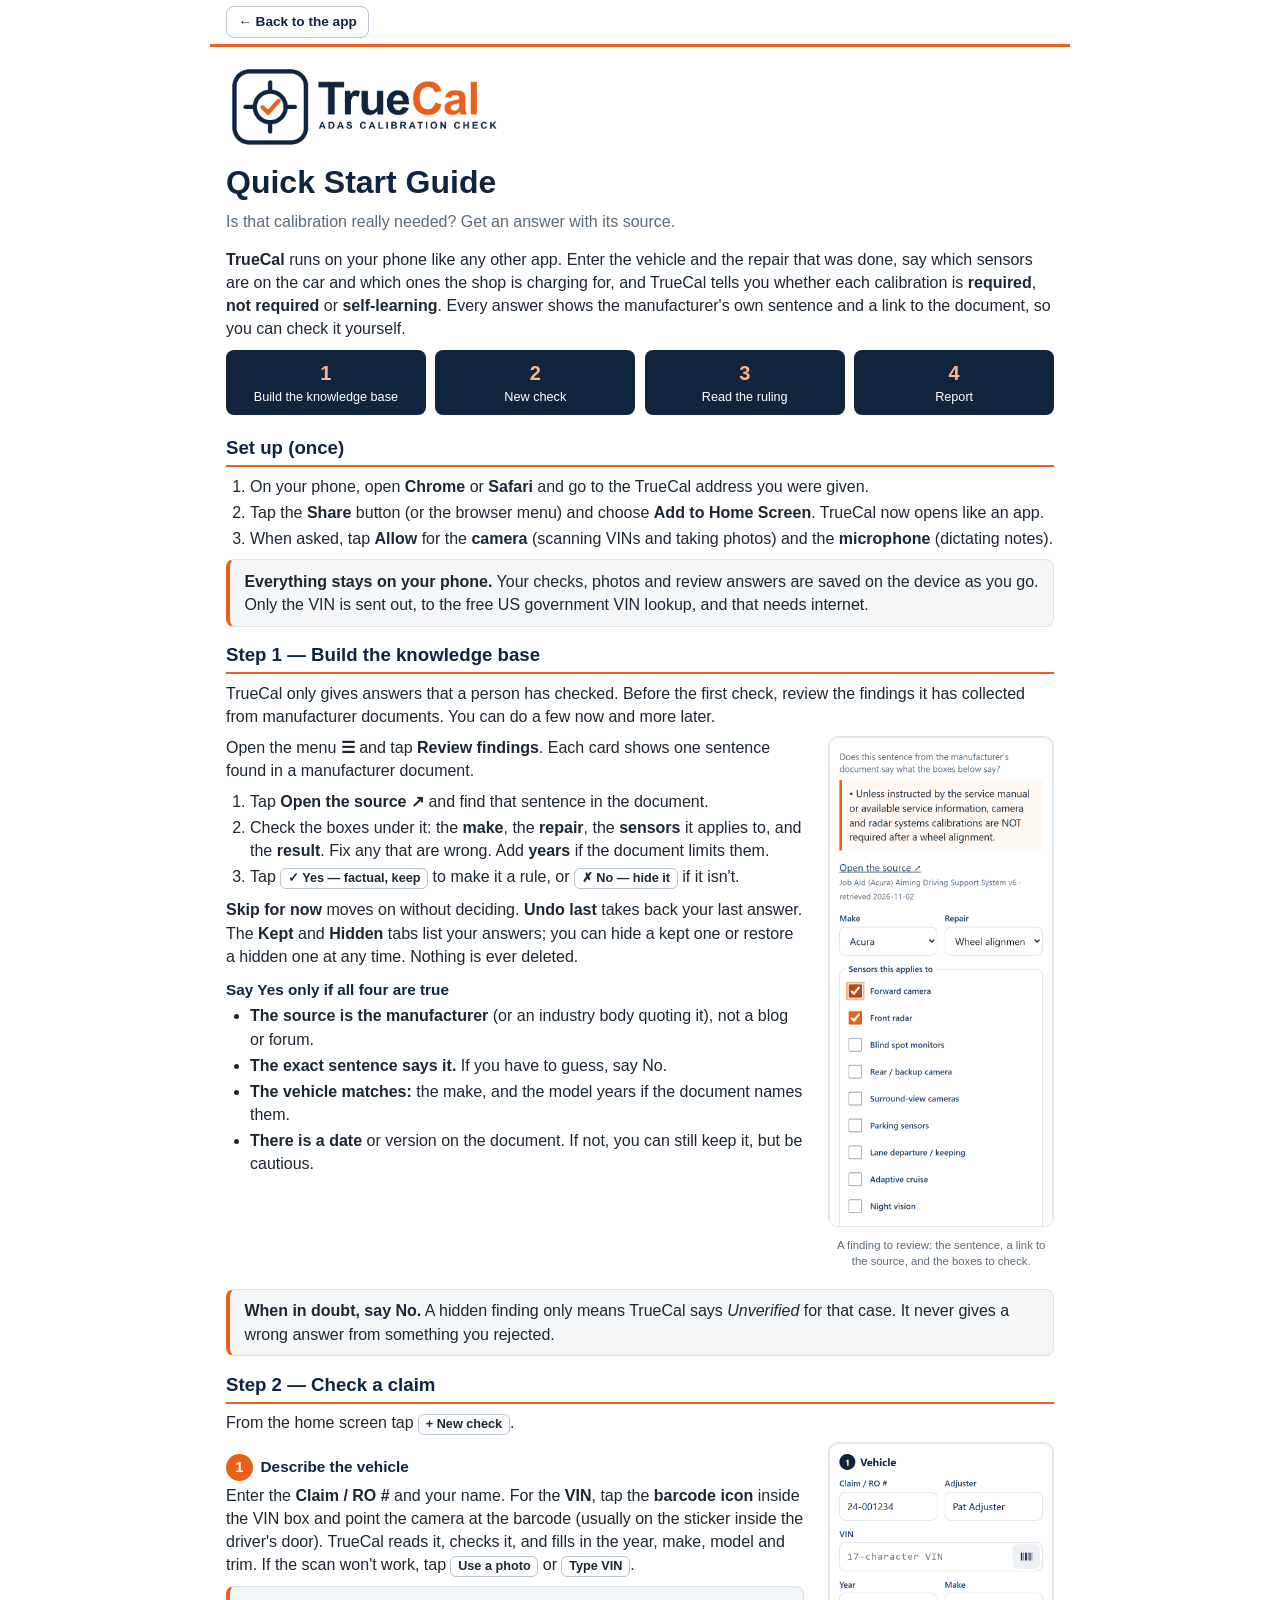
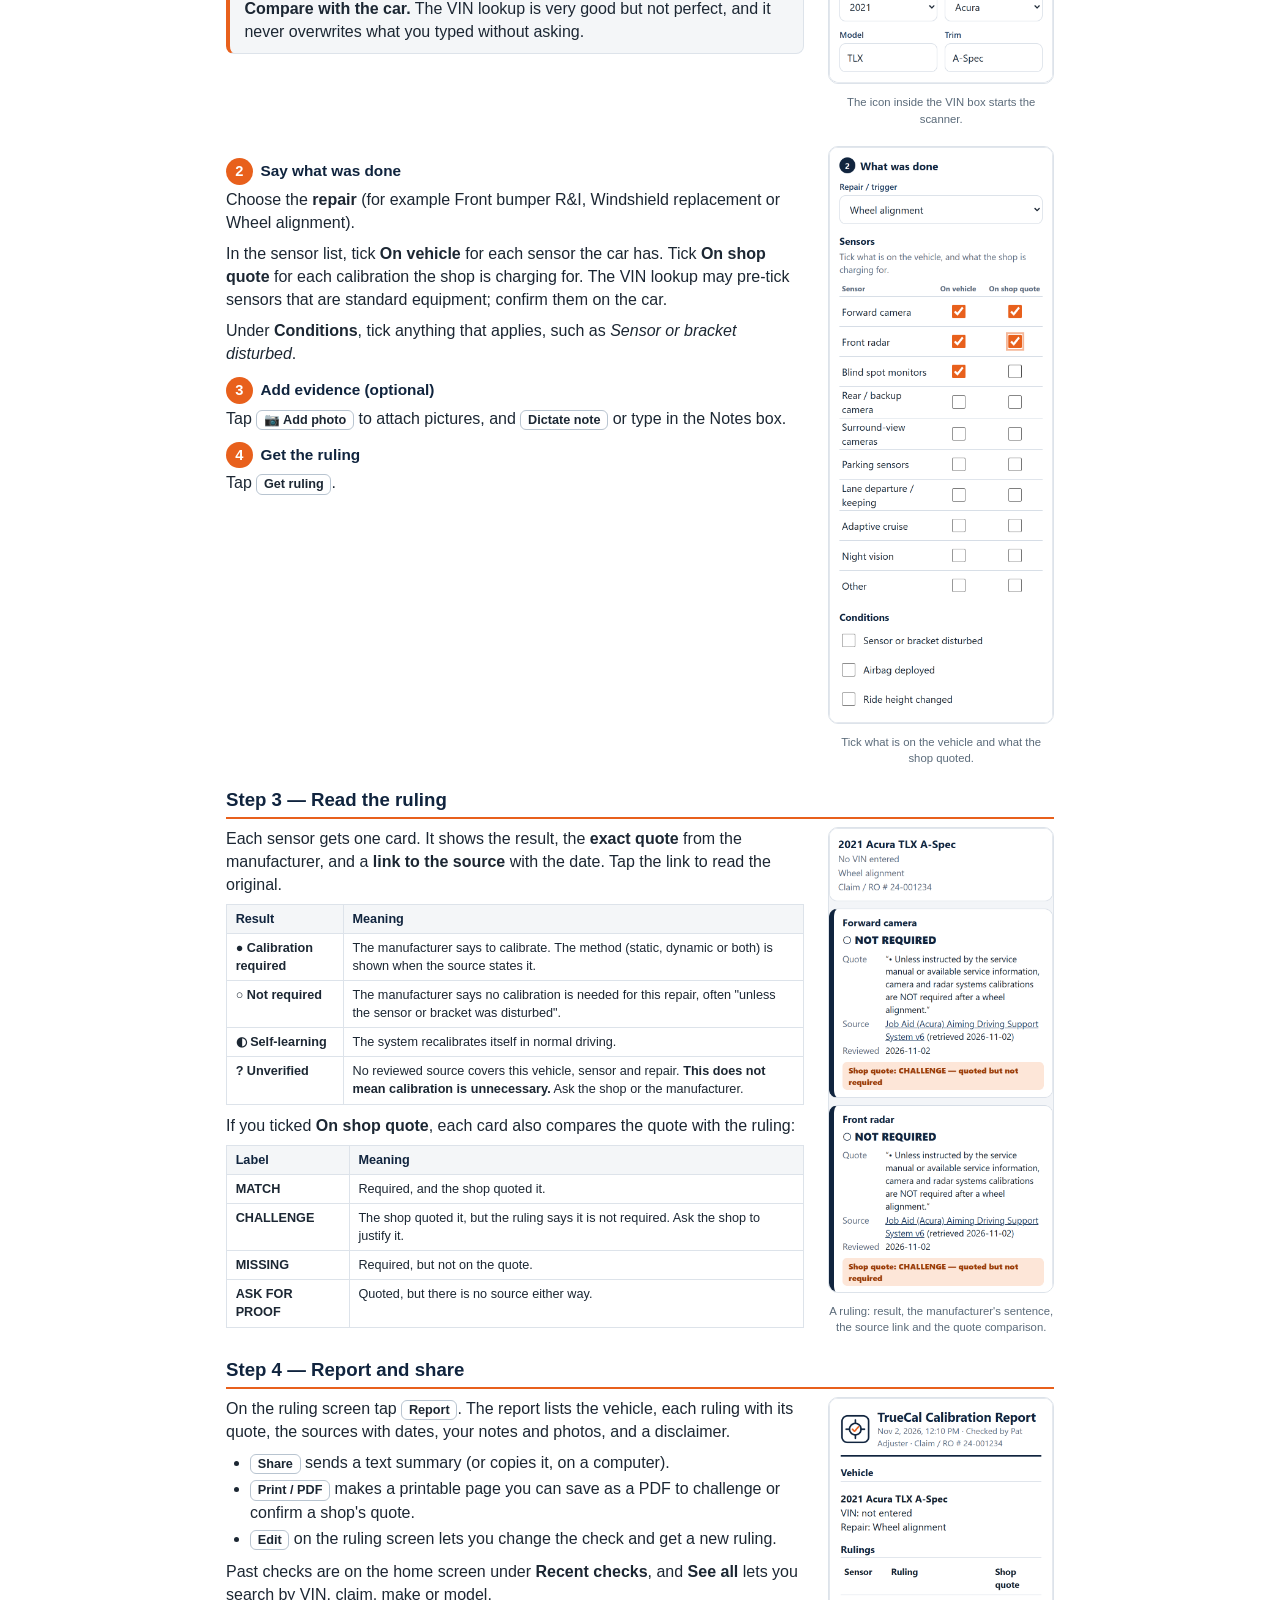
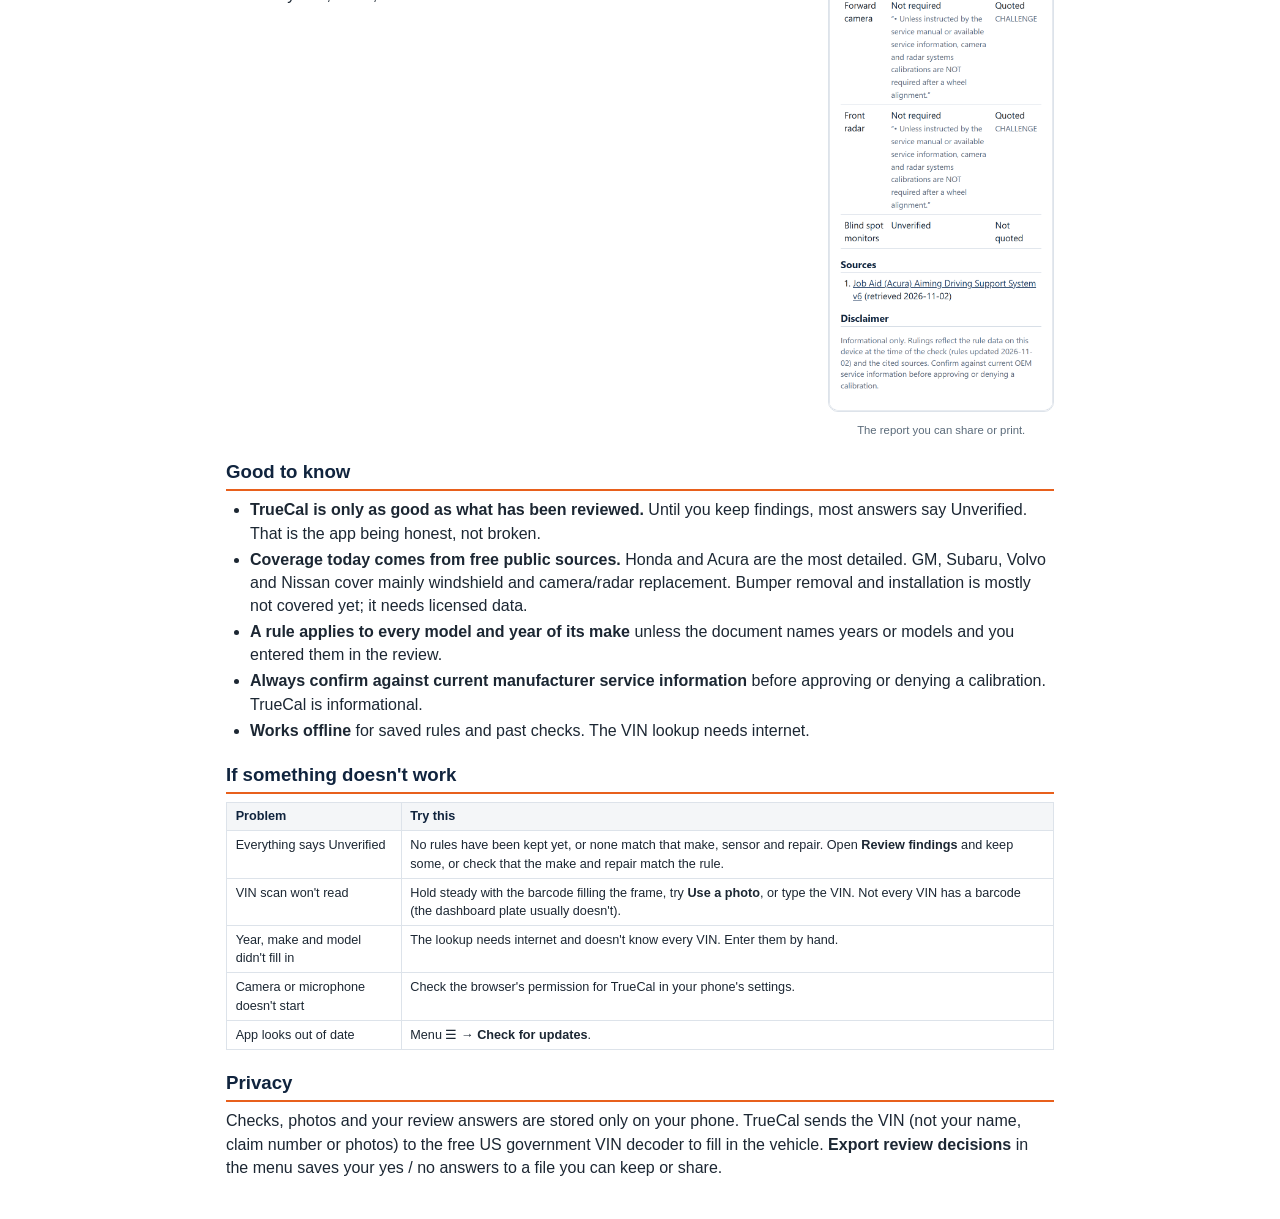
==== docs/user-guide.html @ 56189ed2 "TrueCal: ADAS calibration check PWA with VIN scan, review workflow and collector Co-authored-by: Cop" ====
<!doctype html>
<html lang="en">
<head>
<meta charset="UTF-8" />
<meta name="viewport" content="width=device-width, initial-scale=1" />
<title>TrueCal — Quick Start Guide</title>
<style>
  @page { size: Letter; margin: 0.6in 0.7in 0.7in; }
  :root { --navy: #10243e; --orange: #e8601c; --muted: #5b6b7a; --line: #dde3ea; --soft: #f4f6f8; }
  * { box-sizing: border-box; }
  body { font-family: "Segoe UI", -apple-system, Roboto, Arial, sans-serif; color: #1c2733; font-size: 10.5pt; line-height: 1.45; margin: 0; }
  h1 { font-size: 24pt; color: var(--navy); margin: 0.1in 0 0.05in; }
  h2 { font-size: 14pt; color: var(--navy); margin: 0 0 0.08in; padding-bottom: 0.04in; border-bottom: 2px solid var(--orange); break-after: avoid; }
  h3 { font-size: 11.5pt; color: var(--navy); margin: 0.12in 0 0.03in; break-after: avoid; }
  p { margin: 0 0 0.08in; }
  ul, ol { margin: 0.03in 0 0.1in; padding-left: 0.25in; }
  li { margin-bottom: 0.03in; }
  .cover { display: flex; align-items: center; gap: 0.25in; }
  .cover img { height: 0.9in; }
  .tagline { color: var(--muted); font-size: 12pt; margin: 0 0 0.15in; }
  .box { background: var(--soft); border: 1px solid var(--line); border-radius: 8px; padding: 0.1in 0.15in; margin: 0.1in 0 0.15in; }
  .box--tip { border-left: 4px solid var(--orange); }
  .box p:last-child, .box ul:last-child, .box ol:last-child { margin-bottom: 0; }
  .strip { display: flex; gap: 0.1in; margin: 0.1in 0 0.2in; }
  .strip div { flex: 1; background: var(--navy); color: #fff; border-radius: 8px; padding: 0.09in 0.1in; font-size: 9.5pt; text-align: center; }
  .strip b { display: block; font-size: 15pt; color: #ffb48a; }
  .step { display: flex; gap: 0.25in; align-items: flex-start; margin-bottom: 0.2in; break-inside: avoid; }
  .step__text { flex: 1; min-width: 0; }
  .step__img { width: 2.35in; flex: none; text-align: center; }
  .step__img img { width: 100%; border: 1px solid var(--line); border-radius: 10px; }
  .step__img figcaption { font-size: 8.5pt; color: var(--muted); margin-top: 0.04in; }
  figure { margin: 0; }
  .num { display: inline-block; width: 0.28in; height: 0.28in; line-height: 0.28in; text-align: center; border-radius: 50%; background: var(--orange); color: #fff; font-weight: 700; margin-right: 0.08in; font-size: 11pt; }
  .btn { display: inline-block; border: 1px solid #b8c4d0; border-radius: 6px; padding: 0 0.07in; background: #fff; font-weight: 600; font-size: 9.5pt; white-space: nowrap; }
  table { border-collapse: collapse; width: 100%; font-size: 9.5pt; margin-bottom: 0.1in; }
  th, td { border: 1px solid var(--line); padding: 0.05in 0.09in; text-align: left; vertical-align: top; }
  th { background: var(--soft); color: var(--navy); }
  tr { break-inside: avoid; }
  .pagebreak { break-before: page; }
  .small { font-size: 9pt; color: var(--muted); }

  .appbar { display: none; }
  @media screen {
    body { max-width: 860px; margin: 0 auto; padding: 0 1rem 2rem; font-size: 16px; }
    .appbar { display: flex; position: sticky; top: 0; z-index: 5; background: #fff; border-bottom: 3px solid var(--orange); margin: 0 -1rem 1rem; padding: 0.4rem 1rem; }
    .appbar a { display: inline-block; font-size: 0.85rem; font-weight: 600; color: var(--navy); background: #fff; border: 1px solid #b8c4d0; border-radius: 8px; padding: 0.3rem 0.7rem; text-decoration: none; }
    .pagebreak { break-before: auto; }
  }
  @media screen and (max-width: 640px) {
    .step { flex-direction: column; }
    .step__img { width: 70%; align-self: center; }
    .strip { flex-wrap: wrap; }
    .strip div { flex: 1 1 30%; }
    td, th { padding: 0.4rem; }
    h1 { font-size: 1.7rem; }
  }
  @media print { .appbar { display: none; } }
</style>
</head>
<body>

<nav class="appbar"><a href="../index.html">← Back to the app</a></nav>

<div class="cover">
  <img src="../icons/logo-full.png" alt="TrueCal" />
</div>
<h1>Quick Start Guide</h1>
<p class="tagline">Is that calibration really needed? Get an answer with its source.</p>

<p><b>TrueCal</b> runs on your phone like any other app. Enter the vehicle and the repair that was done, say which sensors are on the car and which ones the shop is charging for, and TrueCal tells you whether each calibration is <b>required</b>, <b>not required</b> or <b>self-learning</b>. Every answer shows the manufacturer's own sentence and a link to the document, so you can check it yourself.</p>

<div class="strip">
  <div><b>1</b>Build the knowledge base</div>
  <div><b>2</b>New check</div>
  <div><b>3</b>Read the ruling</div>
  <div><b>4</b>Report</div>
</div>

<h2>Set up (once)</h2>
<ol>
  <li>On your phone, open <b>Chrome</b> or <b>Safari</b> and go to the TrueCal address you were given.</li>
  <li>Tap the <b>Share</b> button (or the browser menu) and choose <b>Add to Home Screen</b>. TrueCal now opens like an app.</li>
  <li>When asked, tap <b>Allow</b> for the <b>camera</b> (scanning VINs and taking photos) and the <b>microphone</b> (dictating notes).</li>
</ol>
<div class="box box--tip"><p><b>Everything stays on your phone.</b> Your checks, photos and review answers are saved on the device as you go. Only the VIN is sent out, to the free US government VIN lookup, and that needs internet.</p></div>

<h2 class="pagebreak">Step 1 — Build the knowledge base</h2>
<p>TrueCal only gives answers that a person has checked. Before the first check, review the findings it has collected from manufacturer documents. You can do a few now and more later.</p>

<div class="step">
  <div class="step__text">
    <p>Open the menu <b>☰</b> and tap <b>Review findings</b>. Each card shows one sentence found in a manufacturer document.</p>
    <ol>
      <li>Tap <b>Open the source ↗</b> and find that sentence in the document.</li>
      <li>Check the boxes under it: the <b>make</b>, the <b>repair</b>, the <b>sensors</b> it applies to, and the <b>result</b>. Fix any that are wrong. Add <b>years</b> if the document limits them.</li>
      <li>Tap <span class="btn">✓ Yes — factual, keep</span> to make it a rule, or <span class="btn">✗ No — hide it</span> if it isn't.</li>
    </ol>
    <p><b>Skip for now</b> moves on without deciding. <b>Undo last</b> takes back your last answer. The <b>Kept</b> and <b>Hidden</b> tabs list your answers; you can hide a kept one or restore a hidden one at any time. Nothing is ever deleted.</p>
    <h3>Say Yes only if all four are true</h3>
    <ul>
      <li><b>The source is the manufacturer</b> (or an industry body quoting it), not a blog or forum.</li>
      <li><b>The exact sentence says it.</b> If you have to guess, say No.</li>
      <li><b>The vehicle matches:</b> the make, and the model years if the document names them.</li>
      <li><b>There is a date</b> or version on the document. If not, you can still keep it, but be cautious.</li>
    </ul>
  </div>
  <figure class="step__img">
    <img src="guide-img/03-review-card.png" alt="A review card showing a quote, source link and the boxes to check" />
    <figcaption>A finding to review: the sentence, a link to the source, and the boxes to check.</figcaption>
  </figure>
</div>

<div class="box box--tip"><p><b>When in doubt, say No.</b> A hidden finding only means TrueCal says <i>Unverified</i> for that case. It never gives a wrong answer from something you rejected.</p></div>

<h2 class="pagebreak">Step 2 — Check a claim</h2>
<p>From the home screen tap <span class="btn">+ New check</span>.</p>

<div class="step">
  <div class="step__text">
    <h3><span class="num">1</span>Describe the vehicle</h3>
    <p>Enter the <b>Claim / RO #</b> and your name. For the <b>VIN</b>, tap the <b>barcode icon</b> inside the VIN box and point the camera at the barcode (usually on the sticker inside the driver's door). TrueCal reads it, checks it, and fills in the year, make, model and trim. If the scan won't work, tap <span class="btn">Use a photo</span> or <span class="btn">Type VIN</span>.</p>
    <div class="box box--tip"><p><b>Compare with the car.</b> The VIN lookup is very good but not perfect, and it never overwrites what you typed without asking.</p></div>
  </div>
  <figure class="step__img">
    <img src="guide-img/02-vehicle.png" alt="The vehicle card with the VIN scan icon inside the VIN box" />
    <figcaption>The icon inside the VIN box starts the scanner.</figcaption>
  </figure>
</div>

<div class="step">
  <div class="step__text">
    <h3><span class="num">2</span>Say what was done</h3>
    <p>Choose the <b>repair</b> (for example Front bumper R&amp;I, Windshield replacement or Wheel alignment).</p>
    <p>In the sensor list, tick <b>On vehicle</b> for each sensor the car has. Tick <b>On shop quote</b> for each calibration the shop is charging for. The VIN lookup may pre-tick sensors that are standard equipment; confirm them on the car.</p>
    <p>Under <b>Conditions</b>, tick anything that applies, such as <i>Sensor or bracket disturbed</i>.</p>
    <h3><span class="num">3</span>Add evidence (optional)</h3>
    <p>Tap <span class="btn">📷 Add photo</span> to attach pictures, and <span class="btn">Dictate note</span> or type in the Notes box.</p>
    <h3><span class="num">4</span>Get the ruling</h3>
    <p>Tap <span class="btn">Get ruling</span>.</p>
  </div>
  <figure class="step__img">
    <img src="guide-img/04-sensors.png" alt="The repair, sensors and conditions card" />
    <figcaption>Tick what is on the vehicle and what the shop quoted.</figcaption>
  </figure>
</div>

<h2 class="pagebreak">Step 3 — Read the ruling</h2>

<div class="step">
  <div class="step__text">
    <p>Each sensor gets one card. It shows the result, the <b>exact quote</b> from the manufacturer, and a <b>link to the source</b> with the date. Tap the link to read the original.</p>
    <table>
      <tr><th>Result</th><th>Meaning</th></tr>
      <tr><td><b>● Calibration required</b></td><td>The manufacturer says to calibrate. The method (static, dynamic or both) is shown when the source states it.</td></tr>
      <tr><td><b>○ Not required</b></td><td>The manufacturer says no calibration is needed for this repair, often "unless the sensor or bracket was disturbed".</td></tr>
      <tr><td><b>◐ Self-learning</b></td><td>The system recalibrates itself in normal driving.</td></tr>
      <tr><td><b>? Unverified</b></td><td>No reviewed source covers this vehicle, sensor and repair. <b>This does not mean calibration is unnecessary.</b> Ask the shop or the manufacturer.</td></tr>
    </table>
    <p>If you ticked <b>On shop quote</b>, each card also compares the quote with the ruling:</p>
    <table>
      <tr><th>Label</th><th>Meaning</th></tr>
      <tr><td><b>MATCH</b></td><td>Required, and the shop quoted it.</td></tr>
      <tr><td><b>CHALLENGE</b></td><td>The shop quoted it, but the ruling says it is not required. Ask the shop to justify it.</td></tr>
      <tr><td><b>MISSING</b></td><td>Required, but not on the quote.</td></tr>
      <tr><td><b>ASK FOR PROOF</b></td><td>Quoted, but there is no source either way.</td></tr>
    </table>
  </div>
  <figure class="step__img">
    <img src="guide-img/05-ruling.png" alt="A ruling card with the manufacturer's quote and source link" />
    <figcaption>A ruling: result, the manufacturer's sentence, the source link and the quote comparison.</figcaption>
  </figure>
</div>

<h2>Step 4 — Report and share</h2>
<div class="step">
  <div class="step__text">
    <p>On the ruling screen tap <span class="btn">Report</span>. The report lists the vehicle, each ruling with its quote, the sources with dates, your notes and photos, and a disclaimer.</p>
    <ul>
      <li><span class="btn">Share</span> sends a text summary (or copies it, on a computer).</li>
      <li><span class="btn">Print / PDF</span> makes a printable page you can save as a PDF to challenge or confirm a shop's quote.</li>
      <li><span class="btn">Edit</span> on the ruling screen lets you change the check and get a new ruling.</li>
    </ul>
    <p>Past checks are on the home screen under <b>Recent checks</b>, and <b>See all</b> lets you search by VIN, claim, make or model.</p>
  </div>
  <figure class="step__img">
    <img src="guide-img/06-report.png" alt="The printable report" />
    <figcaption>The report you can share or print.</figcaption>
  </figure>
</div>

<h2 class="pagebreak">Good to know</h2>
<ul>
  <li><b>TrueCal is only as good as what has been reviewed.</b> Until you keep findings, most answers say Unverified. That is the app being honest, not broken.</li>
  <li><b>Coverage today comes from free public sources.</b> Honda and Acura are the most detailed. GM, Subaru, Volvo and Nissan cover mainly windshield and camera/radar replacement. Bumper removal and installation is mostly not covered yet; it needs licensed data.</li>
  <li><b>A rule applies to every model and year of its make</b> unless the document names years or models and you entered them in the review.</li>
  <li><b>Always confirm against current manufacturer service information</b> before approving or denying a calibration. TrueCal is informational.</li>
  <li><b>Works offline</b> for saved rules and past checks. The VIN lookup needs internet.</li>
</ul>

<h2 style="margin-top:0.2in">If something doesn't work</h2>
<table>
  <tr><th>Problem</th><th>Try this</th></tr>
  <tr><td>Everything says Unverified</td><td>No rules have been kept yet, or none match that make, sensor and repair. Open <b>Review findings</b> and keep some, or check that the make and repair match the rule.</td></tr>
  <tr><td>VIN scan won't read</td><td>Hold steady with the barcode filling the frame, try <b>Use a photo</b>, or type the VIN. Not every VIN has a barcode (the dashboard plate usually doesn't).</td></tr>
  <tr><td>Year, make and model didn't fill in</td><td>The lookup needs internet and doesn't know every VIN. Enter them by hand.</td></tr>
  <tr><td>Camera or microphone doesn't start</td><td>Check the browser's permission for TrueCal in your phone's settings.</td></tr>
  <tr><td>App looks out of date</td><td>Menu ☰ → <b>Check for updates</b>.</td></tr>
</table>

<h2 style="margin-top:0.2in">Privacy</h2>
<p>Checks, photos and your review answers are stored only on your phone. TrueCal sends the VIN (not your name, claim number or photos) to the free US government VIN decoder to fill in the vehicle. <b>Export review decisions</b> in the menu saves your yes / no answers to a file you can keep or share.</p>

</body>
</html>
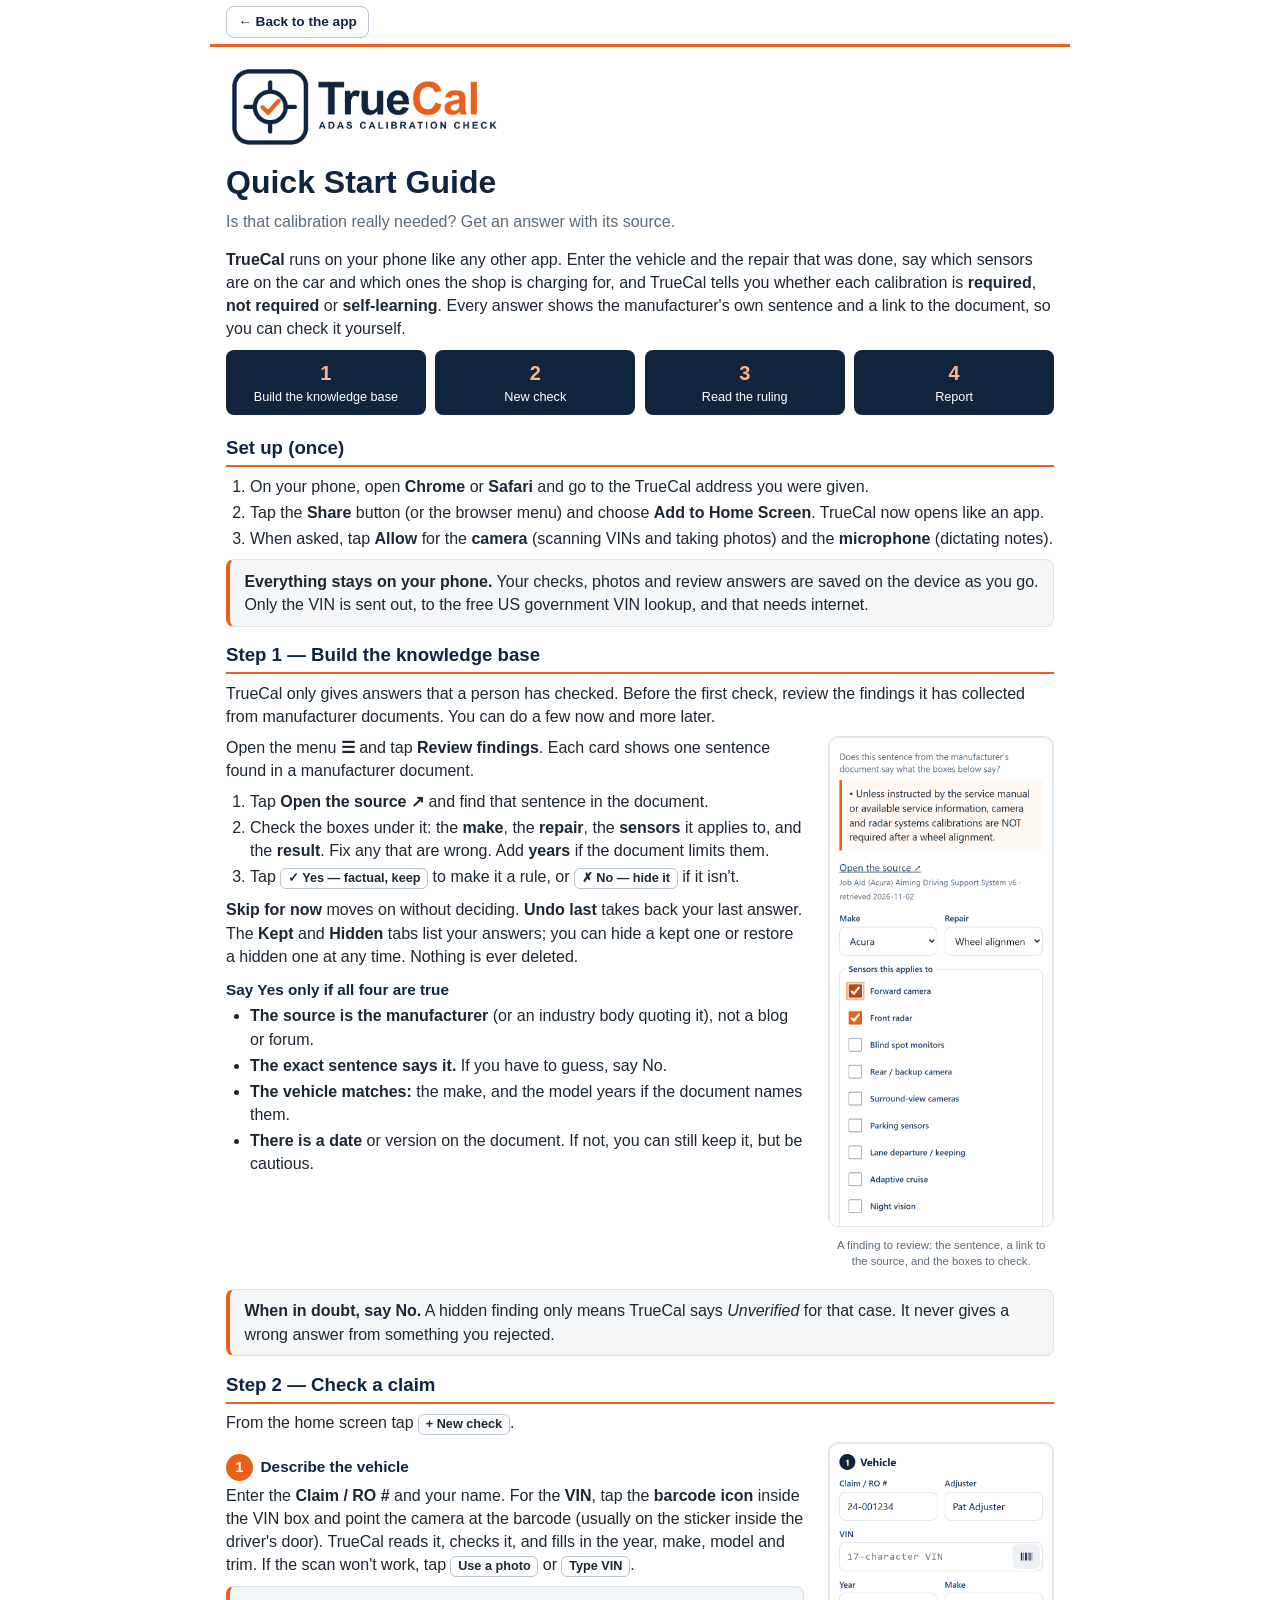
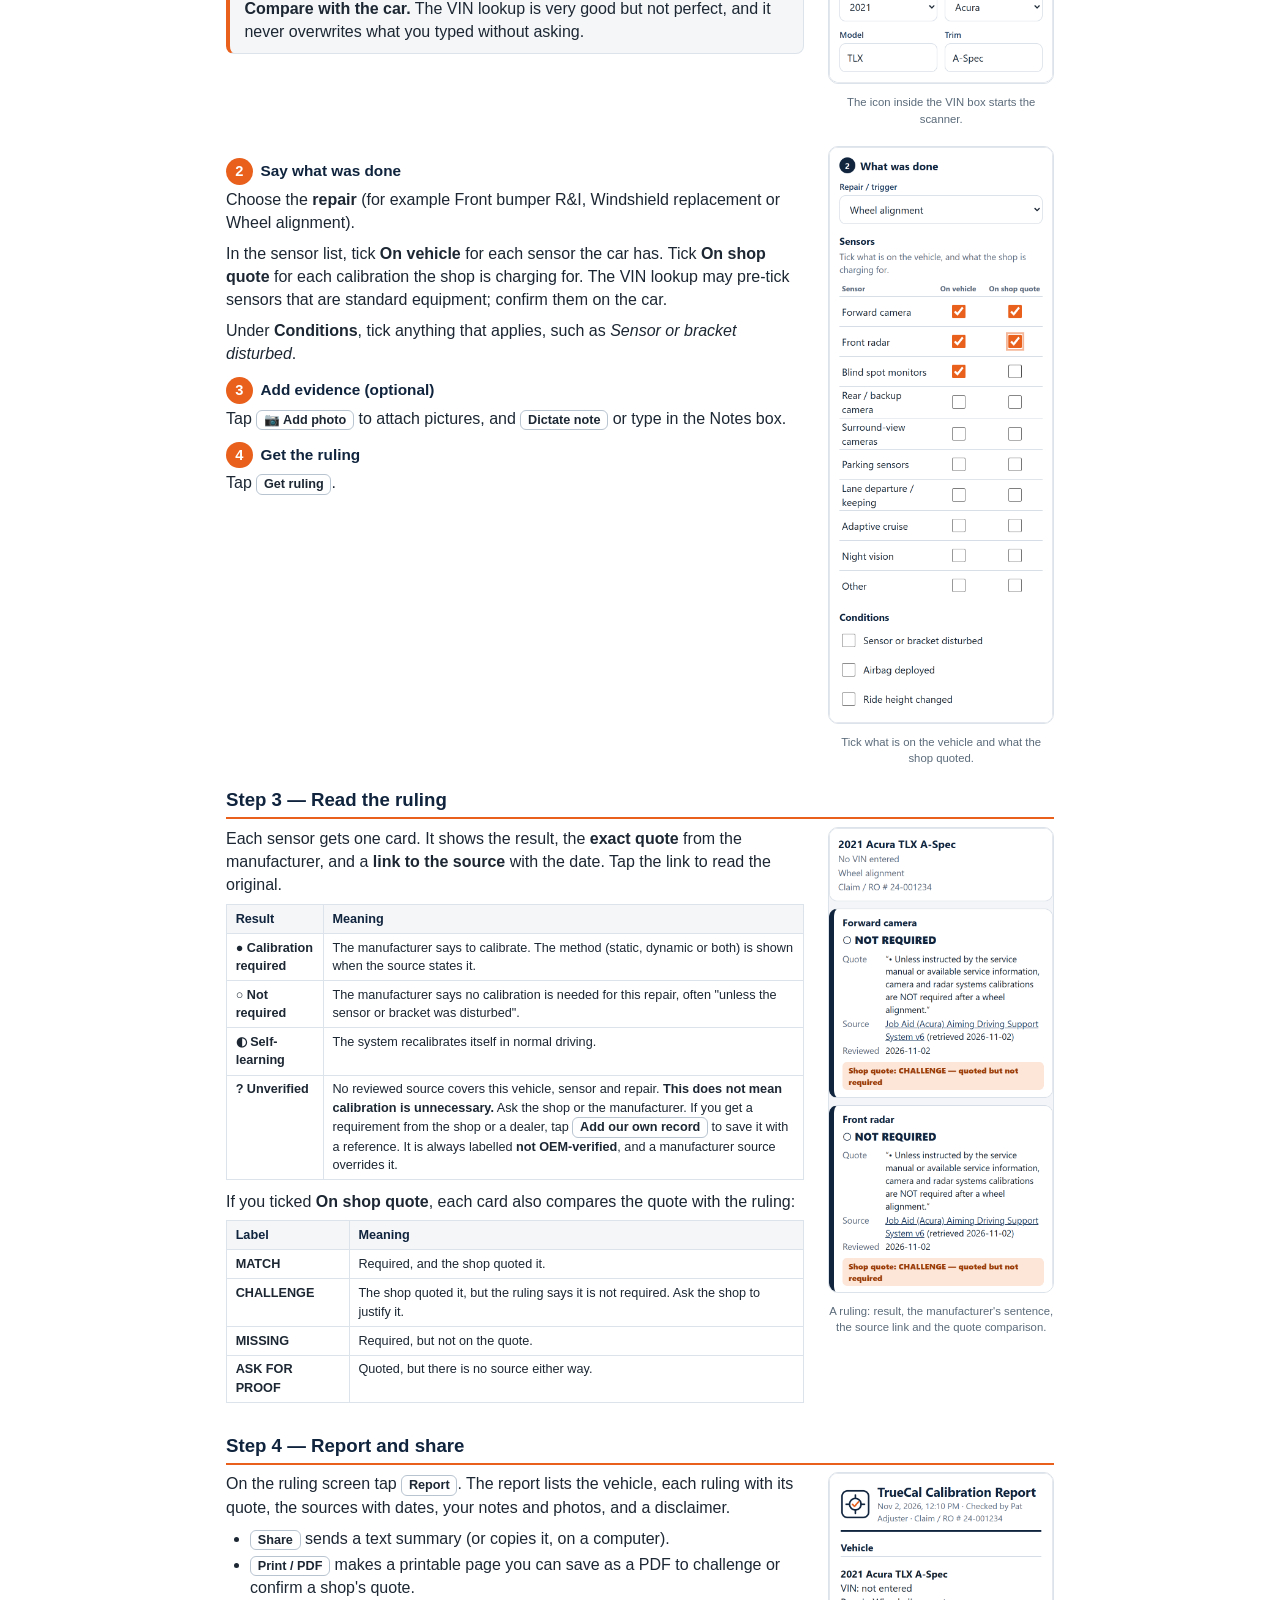
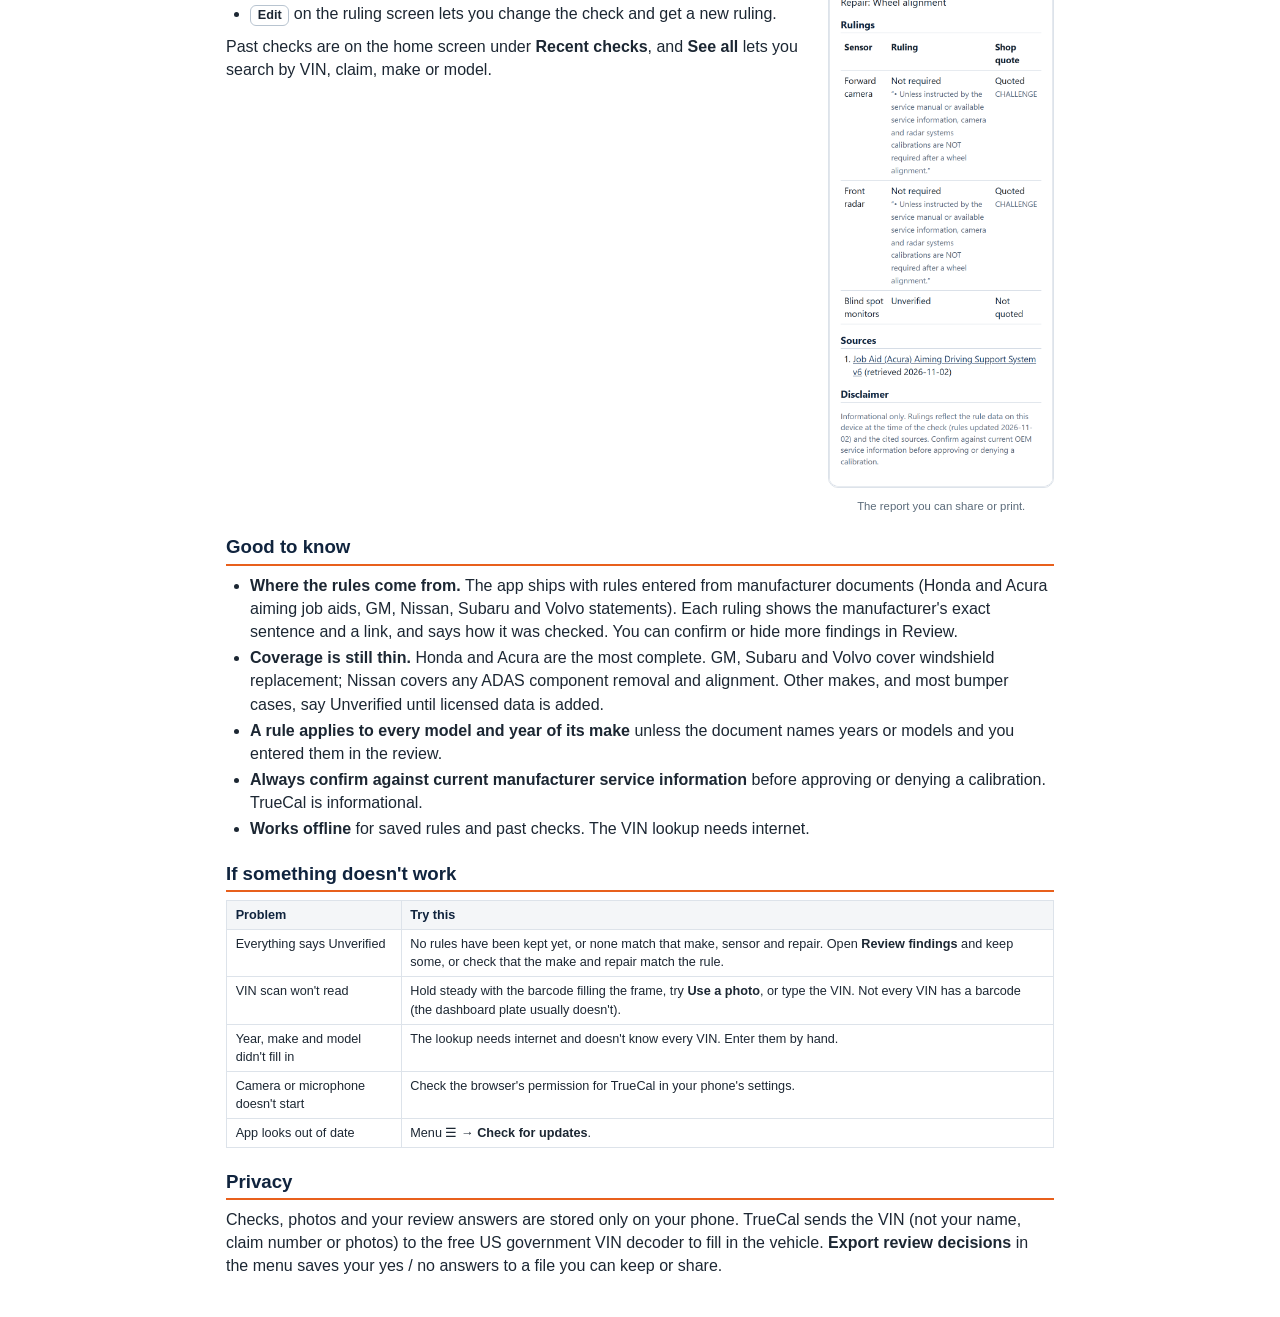
==== commit b0b55b32: "Add 51 wording-checked OEM rules, own-record entry and rule origin labels Co-authored-by: Copilot <2" ====
--- a/docs/user-guide.html
+++ b/docs/user-guide.html
@@ -154,7 +154,7 @@
       <tr><td><b>● Calibration required</b></td><td>The manufacturer says to calibrate. The method (static, dynamic or both) is shown when the source states it.</td></tr>
       <tr><td><b>○ Not required</b></td><td>The manufacturer says no calibration is needed for this repair, often "unless the sensor or bracket was disturbed".</td></tr>
       <tr><td><b>◐ Self-learning</b></td><td>The system recalibrates itself in normal driving.</td></tr>
-      <tr><td><b>? Unverified</b></td><td>No reviewed source covers this vehicle, sensor and repair. <b>This does not mean calibration is unnecessary.</b> Ask the shop or the manufacturer.</td></tr>
+      <tr><td><b>? Unverified</b></td><td>No reviewed source covers this vehicle, sensor and repair. <b>This does not mean calibration is unnecessary.</b> Ask the shop or the manufacturer. If you get a requirement from the shop or a dealer, tap <span class="btn">Add our own record</span> to save it with a reference. It is always labelled <b>not OEM-verified</b>, and a manufacturer source overrides it.</td></tr>
     </table>
     <p>If you ticked <b>On shop quote</b>, each card also compares the quote with the ruling:</p>
     <table>
@@ -190,8 +190,8 @@
 
 <h2 class="pagebreak">Good to know</h2>
 <ul>
-  <li><b>TrueCal is only as good as what has been reviewed.</b> Until you keep findings, most answers say Unverified. That is the app being honest, not broken.</li>
-  <li><b>Coverage today comes from free public sources.</b> Honda and Acura are the most detailed. GM, Subaru, Volvo and Nissan cover mainly windshield and camera/radar replacement. Bumper removal and installation is mostly not covered yet; it needs licensed data.</li>
+  <li><b>Where the rules come from.</b> The app ships with rules entered from manufacturer documents (Honda and Acura aiming job aids, GM, Nissan, Subaru and Volvo statements). Each ruling shows the manufacturer's exact sentence and a link, and says how it was checked. You can confirm or hide more findings in Review.</li>
+  <li><b>Coverage is still thin.</b> Honda and Acura are the most complete. GM, Subaru and Volvo cover windshield replacement; Nissan covers any ADAS component removal and alignment. Other makes, and most bumper cases, say Unverified until licensed data is added.</li>
   <li><b>A rule applies to every model and year of its make</b> unless the document names years or models and you entered them in the review.</li>
   <li><b>Always confirm against current manufacturer service information</b> before approving or denying a calibration. TrueCal is informational.</li>
   <li><b>Works offline</b> for saved rules and past checks. The VIN lookup needs internet.</li>
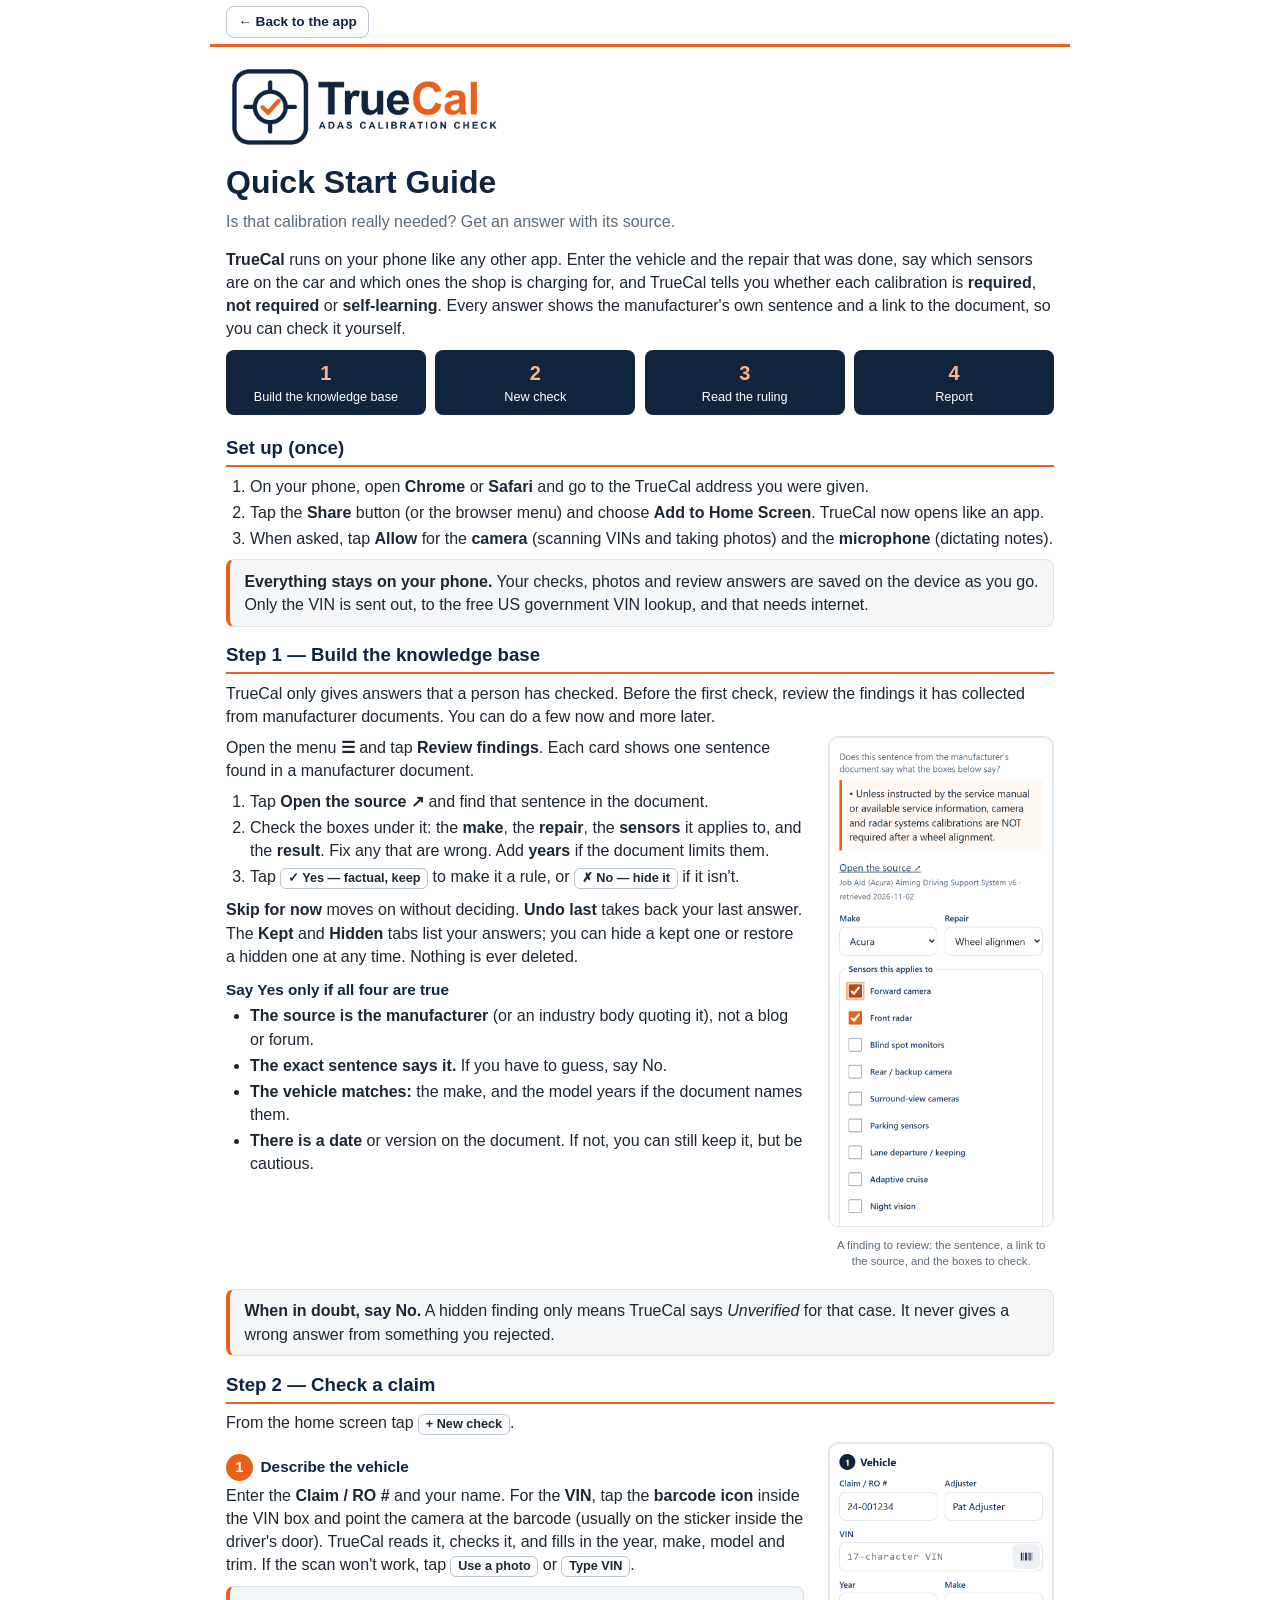
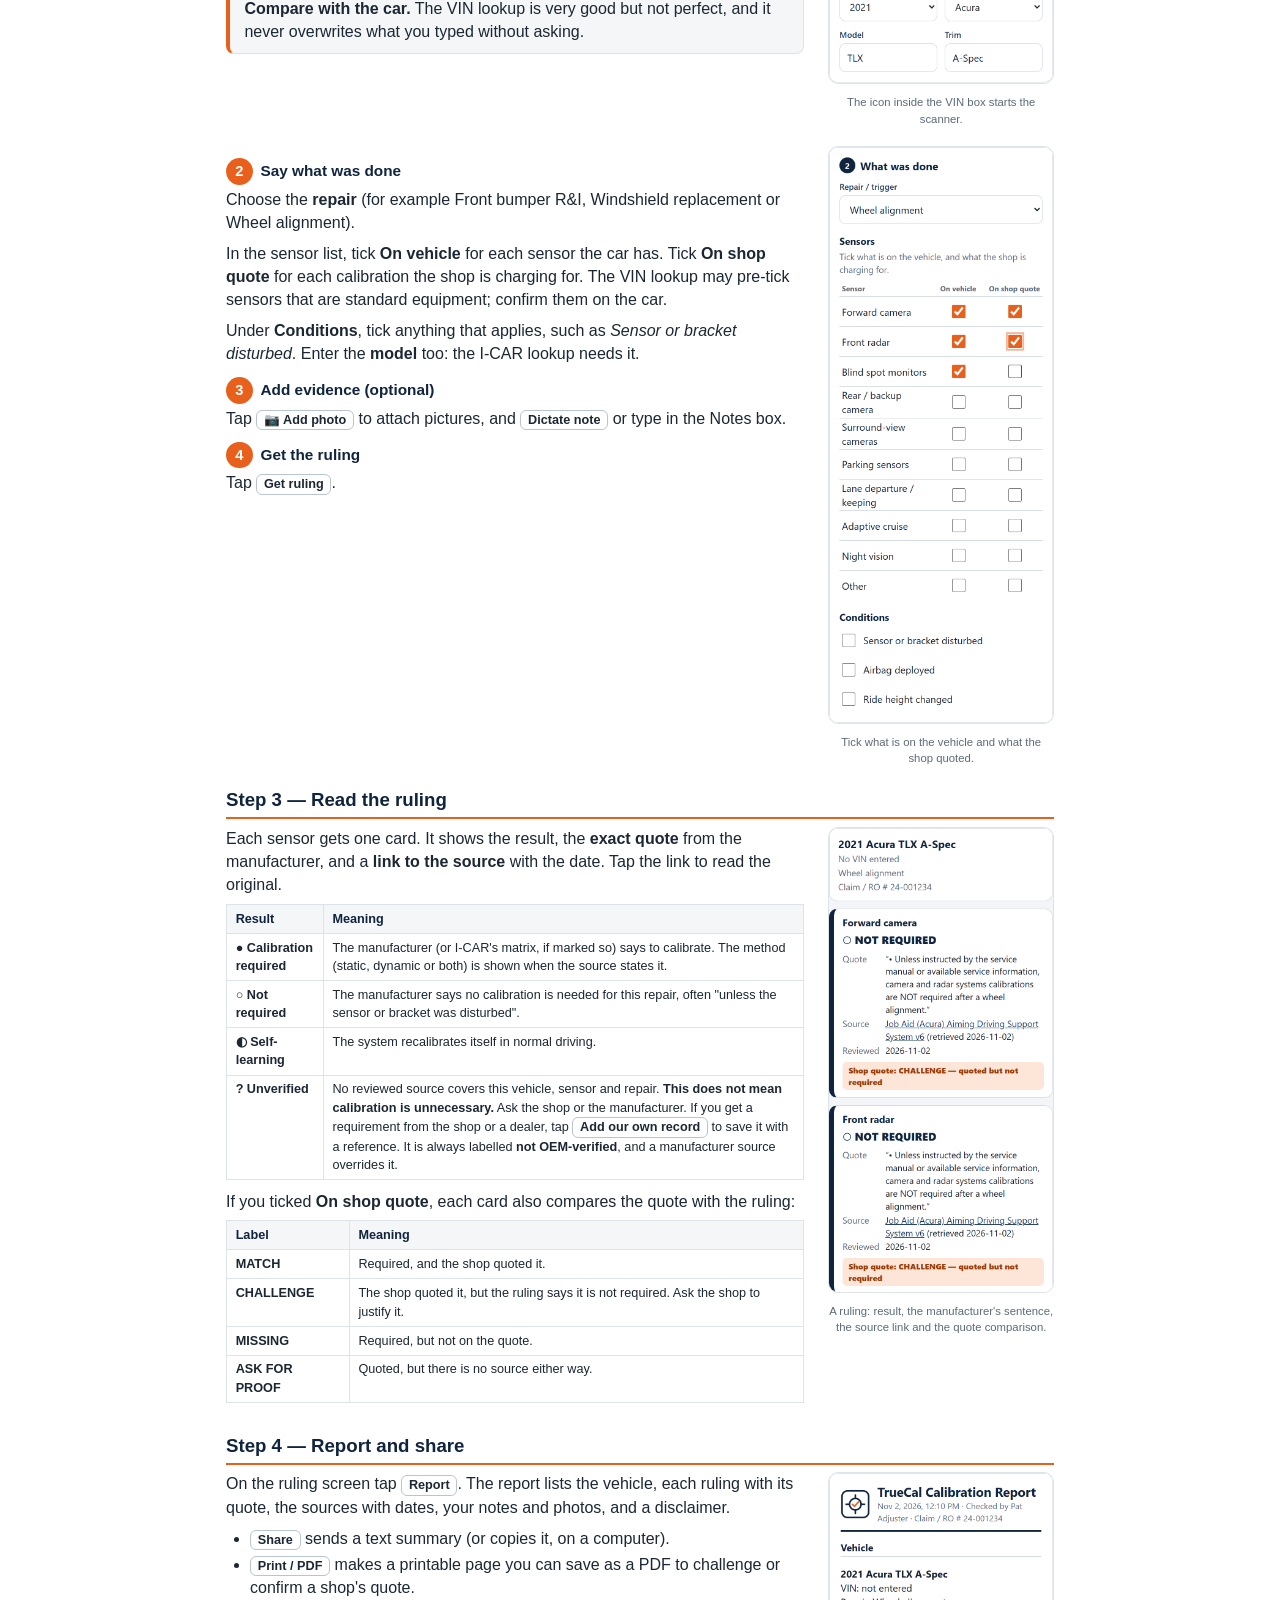
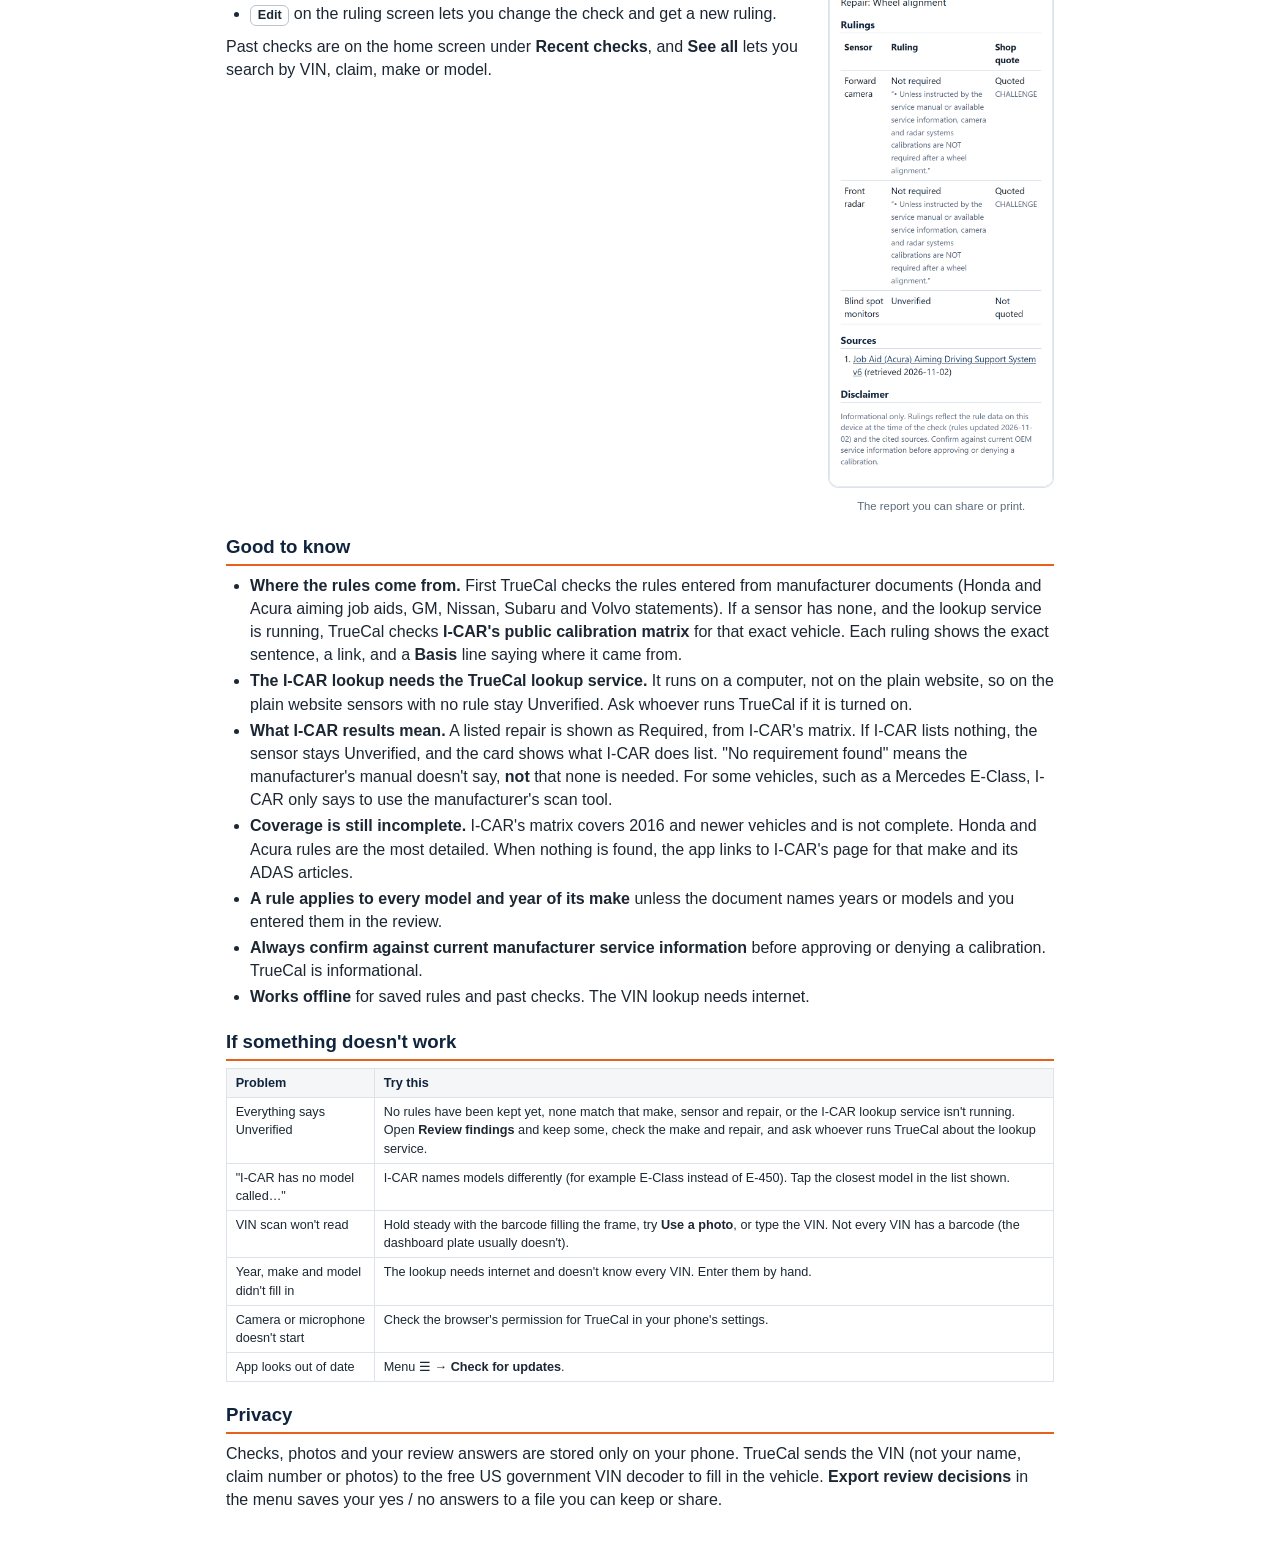
==== commit 19aa352f: "Add live I-CAR matrix lookup (local relay), update guide, roadmap and notes Co-authored-by: Copilot " ====
--- a/docs/user-guide.html
+++ b/docs/user-guide.html
@@ -132,7 +132,7 @@
     <h3><span class="num">2</span>Say what was done</h3>
     <p>Choose the <b>repair</b> (for example Front bumper R&amp;I, Windshield replacement or Wheel alignment).</p>
     <p>In the sensor list, tick <b>On vehicle</b> for each sensor the car has. Tick <b>On shop quote</b> for each calibration the shop is charging for. The VIN lookup may pre-tick sensors that are standard equipment; confirm them on the car.</p>
-    <p>Under <b>Conditions</b>, tick anything that applies, such as <i>Sensor or bracket disturbed</i>.</p>
+    <p>Under <b>Conditions</b>, tick anything that applies, such as <i>Sensor or bracket disturbed</i>. Enter the <b>model</b> too: the I-CAR lookup needs it.</p>
     <h3><span class="num">3</span>Add evidence (optional)</h3>
     <p>Tap <span class="btn">📷 Add photo</span> to attach pictures, and <span class="btn">Dictate note</span> or type in the Notes box.</p>
     <h3><span class="num">4</span>Get the ruling</h3>
@@ -151,7 +151,7 @@
     <p>Each sensor gets one card. It shows the result, the <b>exact quote</b> from the manufacturer, and a <b>link to the source</b> with the date. Tap the link to read the original.</p>
     <table>
       <tr><th>Result</th><th>Meaning</th></tr>
-      <tr><td><b>● Calibration required</b></td><td>The manufacturer says to calibrate. The method (static, dynamic or both) is shown when the source states it.</td></tr>
+      <tr><td><b>● Calibration required</b></td><td>The manufacturer (or I-CAR's matrix, if marked so) says to calibrate. The method (static, dynamic or both) is shown when the source states it.</td></tr>
       <tr><td><b>○ Not required</b></td><td>The manufacturer says no calibration is needed for this repair, often "unless the sensor or bracket was disturbed".</td></tr>
       <tr><td><b>◐ Self-learning</b></td><td>The system recalibrates itself in normal driving.</td></tr>
       <tr><td><b>? Unverified</b></td><td>No reviewed source covers this vehicle, sensor and repair. <b>This does not mean calibration is unnecessary.</b> Ask the shop or the manufacturer. If you get a requirement from the shop or a dealer, tap <span class="btn">Add our own record</span> to save it with a reference. It is always labelled <b>not OEM-verified</b>, and a manufacturer source overrides it.</td></tr>
@@ -190,8 +190,10 @@
 
 <h2 class="pagebreak">Good to know</h2>
 <ul>
-  <li><b>Where the rules come from.</b> The app ships with rules entered from manufacturer documents (Honda and Acura aiming job aids, GM, Nissan, Subaru and Volvo statements). Each ruling shows the manufacturer's exact sentence and a link, and says how it was checked. You can confirm or hide more findings in Review.</li>
-  <li><b>Coverage is still thin.</b> Honda and Acura are the most complete. GM, Subaru and Volvo cover windshield replacement; Nissan covers any ADAS component removal and alignment. Other makes, and most bumper cases, say Unverified until licensed data is added.</li>
+  <li><b>Where the rules come from.</b> First TrueCal checks the rules entered from manufacturer documents (Honda and Acura aiming job aids, GM, Nissan, Subaru and Volvo statements). If a sensor has none, and the lookup service is running, TrueCal checks <b>I-CAR's public calibration matrix</b> for that exact vehicle. Each ruling shows the exact sentence, a link, and a <b>Basis</b> line saying where it came from.</li>
+  <li><b>The I-CAR lookup needs the TrueCal lookup service.</b> It runs on a computer, not on the plain website, so on the plain website sensors with no rule stay Unverified. Ask whoever runs TrueCal if it is turned on.</li>
+  <li><b>What I-CAR results mean.</b> A listed repair is shown as Required, from I-CAR's matrix. If I-CAR lists nothing, the sensor stays Unverified, and the card shows what I-CAR does list. "No requirement found" means the manufacturer's manual doesn't say, <b>not</b> that none is needed. For some vehicles, such as a Mercedes E-Class, I-CAR only says to use the manufacturer's scan tool.</li>
+  <li><b>Coverage is still incomplete.</b> I-CAR's matrix covers 2016 and newer vehicles and is not complete. Honda and Acura rules are the most detailed. When nothing is found, the app links to I-CAR's page for that make and its ADAS articles.</li>
   <li><b>A rule applies to every model and year of its make</b> unless the document names years or models and you entered them in the review.</li>
   <li><b>Always confirm against current manufacturer service information</b> before approving or denying a calibration. TrueCal is informational.</li>
   <li><b>Works offline</b> for saved rules and past checks. The VIN lookup needs internet.</li>
@@ -200,7 +202,8 @@
 <h2 style="margin-top:0.2in">If something doesn't work</h2>
 <table>
   <tr><th>Problem</th><th>Try this</th></tr>
-  <tr><td>Everything says Unverified</td><td>No rules have been kept yet, or none match that make, sensor and repair. Open <b>Review findings</b> and keep some, or check that the make and repair match the rule.</td></tr>
+  <tr><td>Everything says Unverified</td><td>No rules have been kept yet, none match that make, sensor and repair, or the I-CAR lookup service isn't running. Open <b>Review findings</b> and keep some, check the make and repair, and ask whoever runs TrueCal about the lookup service.</td></tr>
+  <tr><td>"I-CAR has no model called…"</td><td>I-CAR names models differently (for example E-Class instead of E-450). Tap the closest model in the list shown.</td></tr>
   <tr><td>VIN scan won't read</td><td>Hold steady with the barcode filling the frame, try <b>Use a photo</b>, or type the VIN. Not every VIN has a barcode (the dashboard plate usually doesn't).</td></tr>
   <tr><td>Year, make and model didn't fill in</td><td>The lookup needs internet and doesn't know every VIN. Enter them by hand.</td></tr>
   <tr><td>Camera or microphone doesn't start</td><td>Check the browser's permission for TrueCal in your phone's settings.</td></tr>
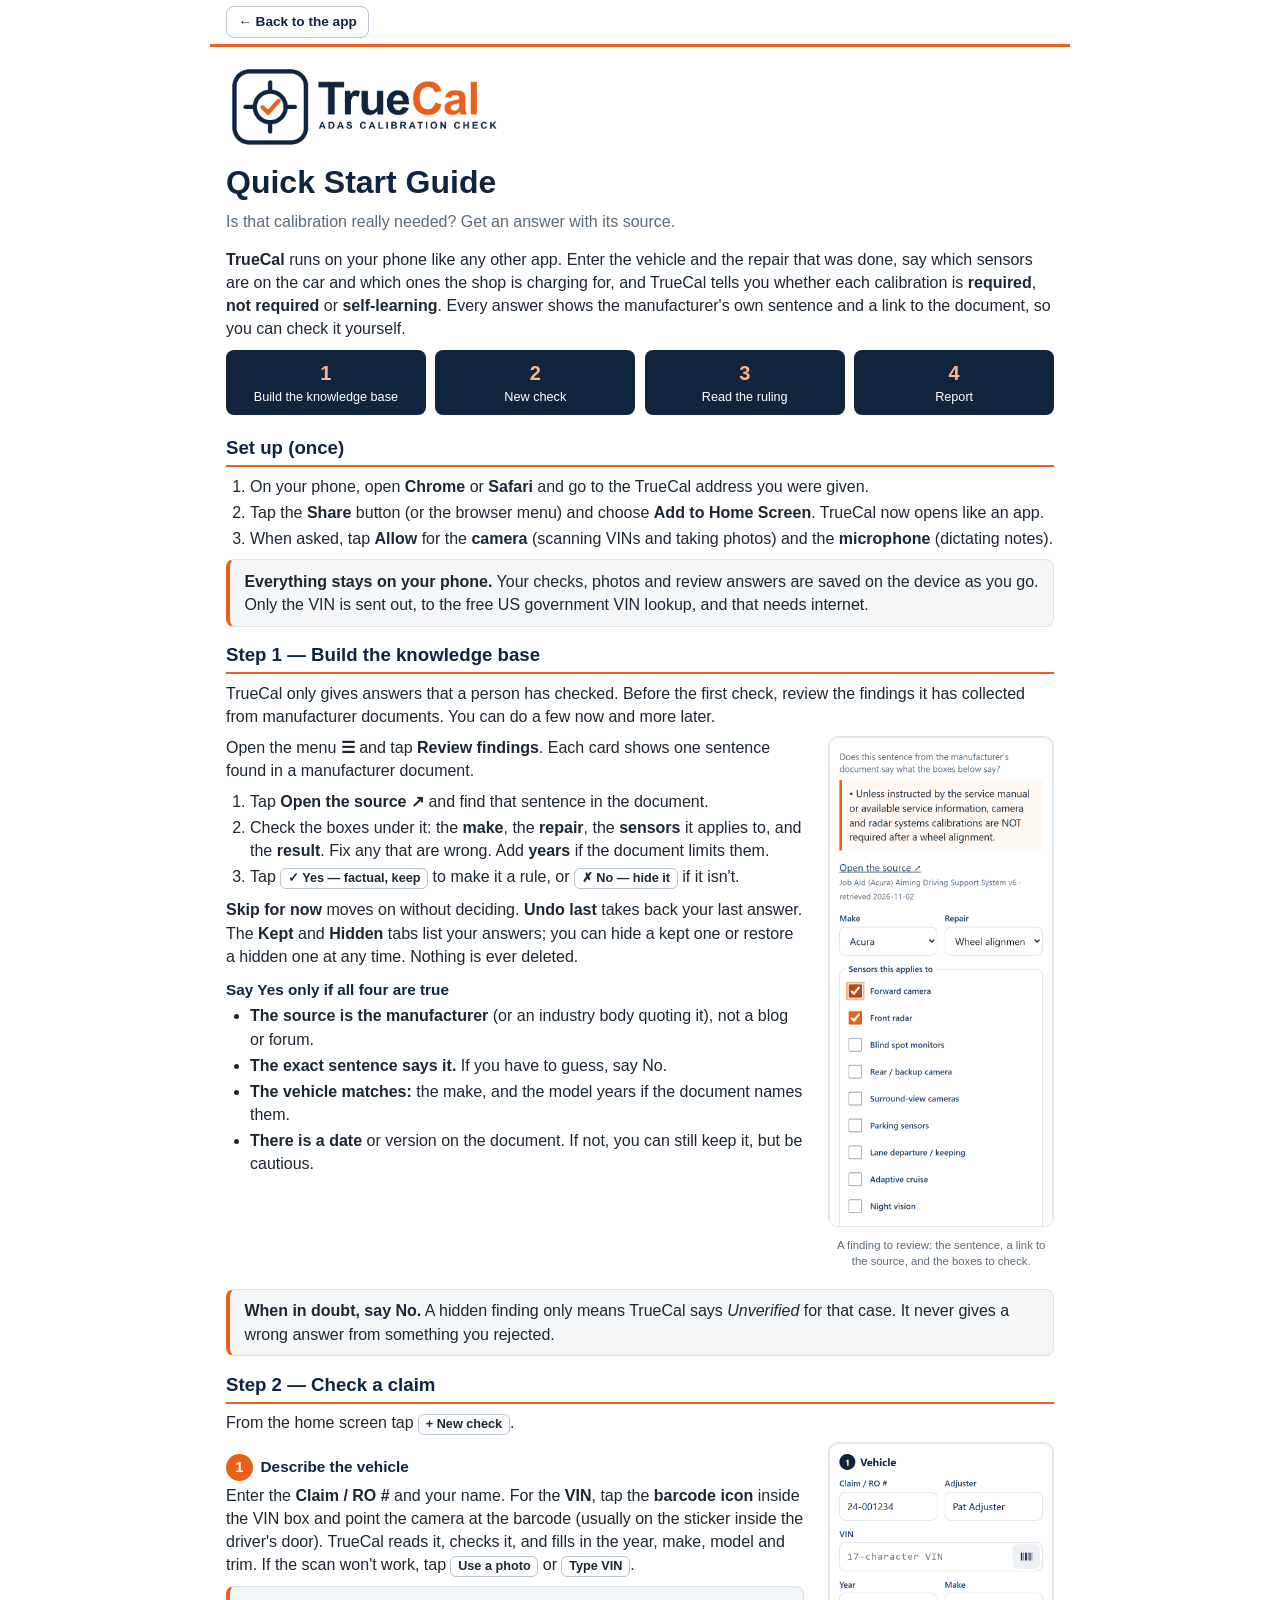
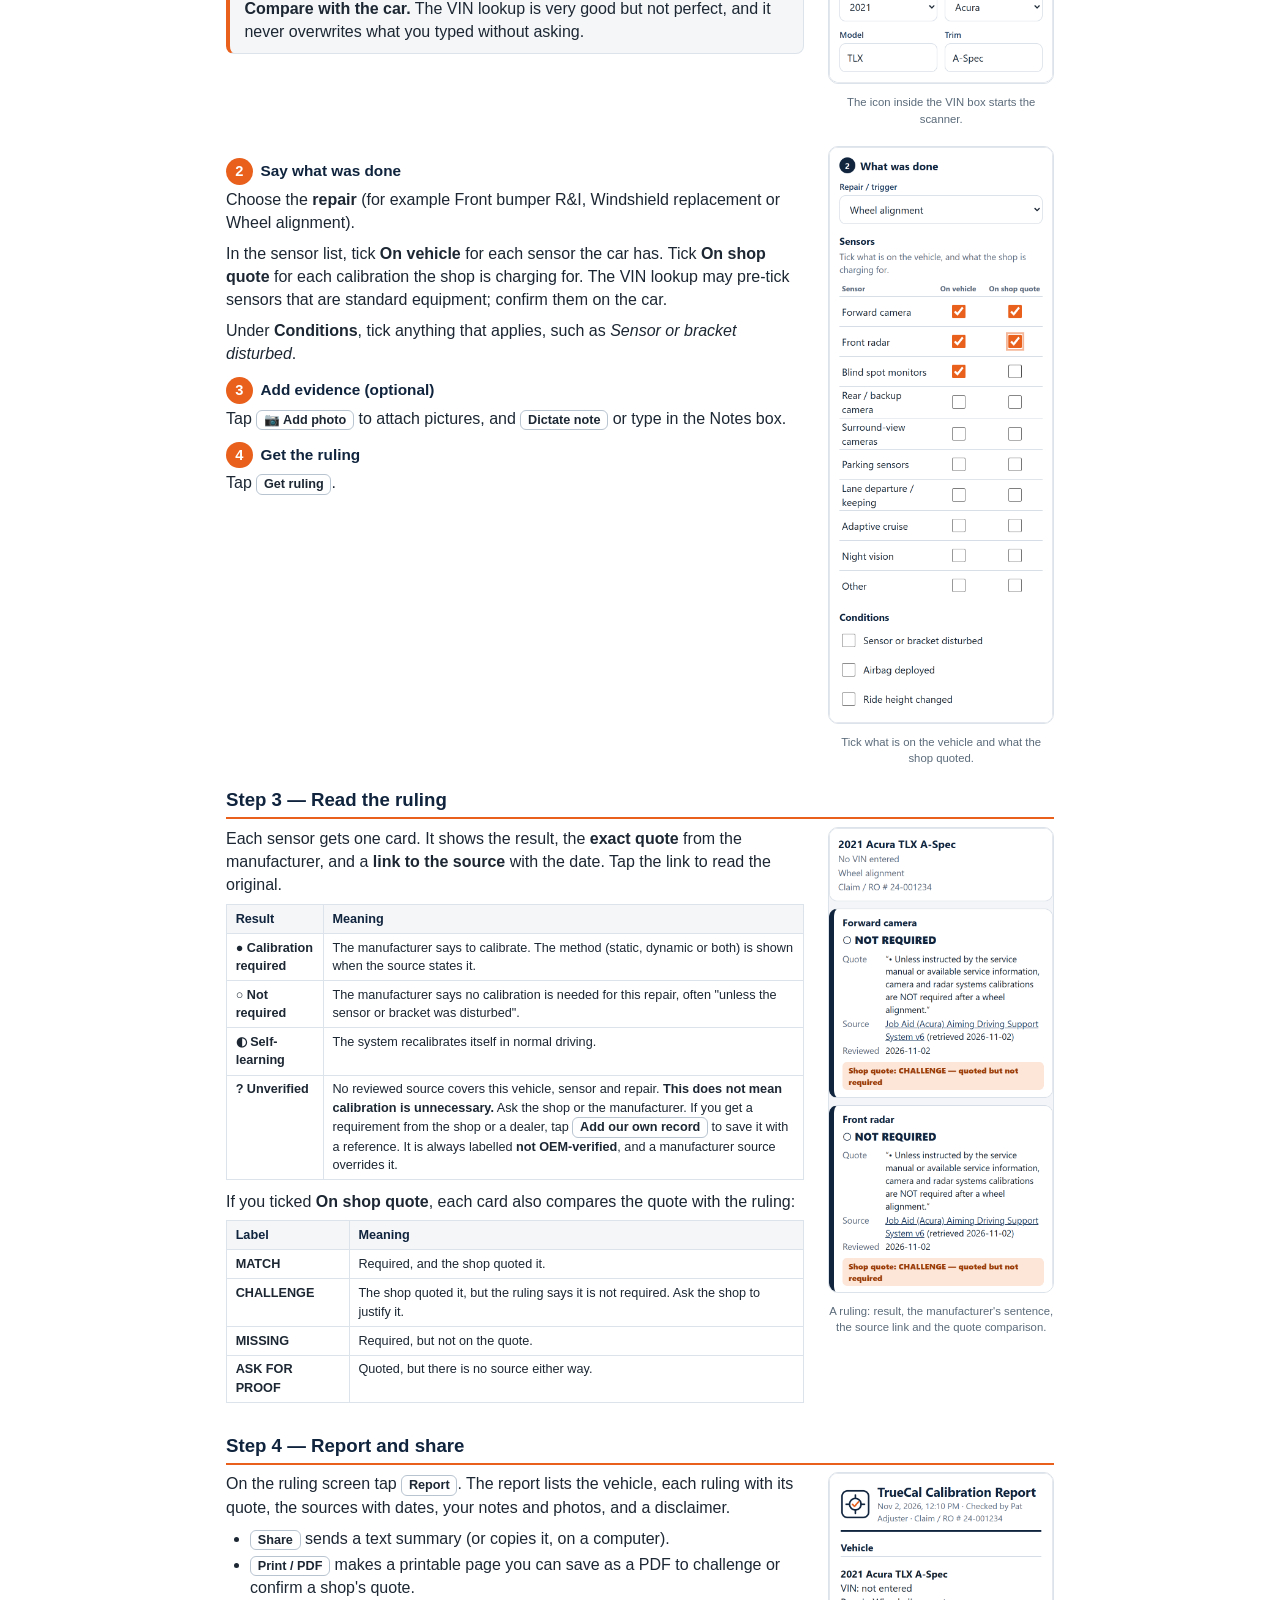
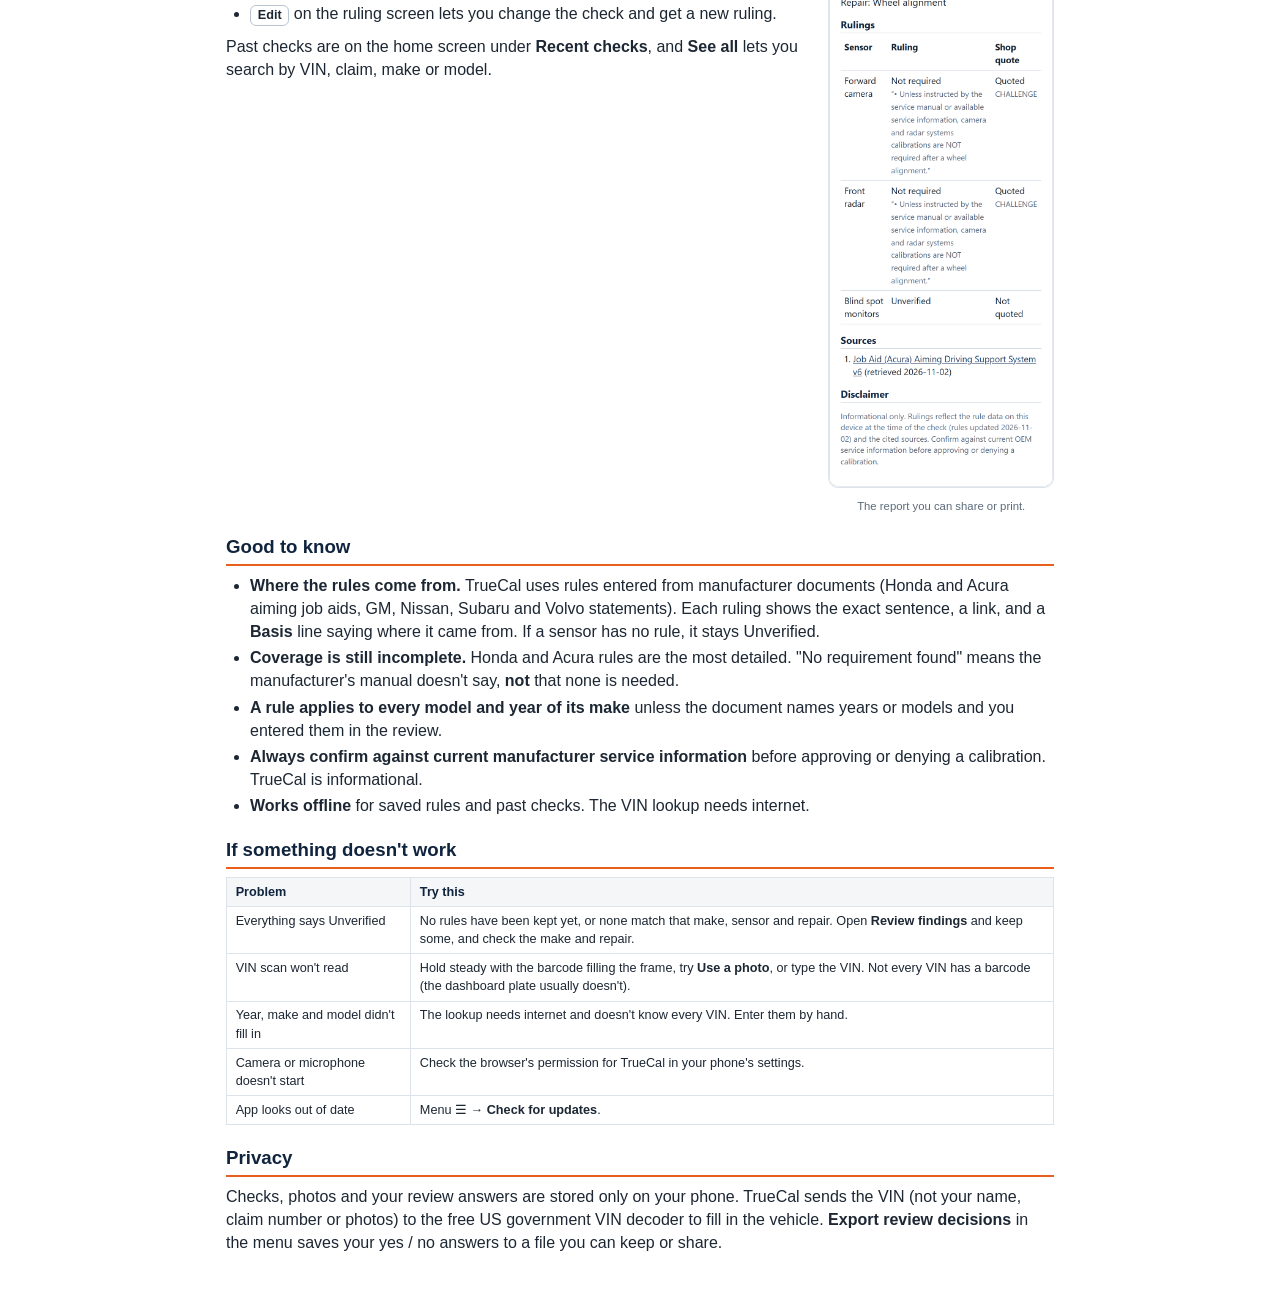
==== commit 792ae59a: "Remove the dormant outside-matrix lookup from the app and guide Co-authored-by: Copilot <223556219+C" ====
--- a/docs/user-guide.html
+++ b/docs/user-guide.html
@@ -132,7 +132,7 @@
     <h3><span class="num">2</span>Say what was done</h3>
     <p>Choose the <b>repair</b> (for example Front bumper R&amp;I, Windshield replacement or Wheel alignment).</p>
     <p>In the sensor list, tick <b>On vehicle</b> for each sensor the car has. Tick <b>On shop quote</b> for each calibration the shop is charging for. The VIN lookup may pre-tick sensors that are standard equipment; confirm them on the car.</p>
-    <p>Under <b>Conditions</b>, tick anything that applies, such as <i>Sensor or bracket disturbed</i>. Enter the <b>model</b> too: the I-CAR lookup needs it.</p>
+    <p>Under <b>Conditions</b>, tick anything that applies, such as <i>Sensor or bracket disturbed</i>.</p>
     <h3><span class="num">3</span>Add evidence (optional)</h3>
     <p>Tap <span class="btn">📷 Add photo</span> to attach pictures, and <span class="btn">Dictate note</span> or type in the Notes box.</p>
     <h3><span class="num">4</span>Get the ruling</h3>
@@ -151,7 +151,7 @@
     <p>Each sensor gets one card. It shows the result, the <b>exact quote</b> from the manufacturer, and a <b>link to the source</b> with the date. Tap the link to read the original.</p>
     <table>
       <tr><th>Result</th><th>Meaning</th></tr>
-      <tr><td><b>● Calibration required</b></td><td>The manufacturer (or I-CAR's matrix, if marked so) says to calibrate. The method (static, dynamic or both) is shown when the source states it.</td></tr>
+      <tr><td><b>● Calibration required</b></td><td>The manufacturer says to calibrate. The method (static, dynamic or both) is shown when the source states it.</td></tr>
       <tr><td><b>○ Not required</b></td><td>The manufacturer says no calibration is needed for this repair, often "unless the sensor or bracket was disturbed".</td></tr>
       <tr><td><b>◐ Self-learning</b></td><td>The system recalibrates itself in normal driving.</td></tr>
       <tr><td><b>? Unverified</b></td><td>No reviewed source covers this vehicle, sensor and repair. <b>This does not mean calibration is unnecessary.</b> Ask the shop or the manufacturer. If you get a requirement from the shop or a dealer, tap <span class="btn">Add our own record</span> to save it with a reference. It is always labelled <b>not OEM-verified</b>, and a manufacturer source overrides it.</td></tr>
@@ -190,10 +190,8 @@
 
 <h2 class="pagebreak">Good to know</h2>
 <ul>
-  <li><b>Where the rules come from.</b> First TrueCal checks the rules entered from manufacturer documents (Honda and Acura aiming job aids, GM, Nissan, Subaru and Volvo statements). If a sensor has none, and the lookup service is running, TrueCal checks <b>I-CAR's public calibration matrix</b> for that exact vehicle. Each ruling shows the exact sentence, a link, and a <b>Basis</b> line saying where it came from.</li>
-  <li><b>The I-CAR lookup needs the TrueCal lookup service.</b> It runs on a computer, not on the plain website, so on the plain website sensors with no rule stay Unverified. Ask whoever runs TrueCal if it is turned on.</li>
-  <li><b>What I-CAR results mean.</b> A listed repair is shown as Required, from I-CAR's matrix. If I-CAR lists nothing, the sensor stays Unverified, and the card shows what I-CAR does list. "No requirement found" means the manufacturer's manual doesn't say, <b>not</b> that none is needed. For some vehicles, such as a Mercedes E-Class, I-CAR only says to use the manufacturer's scan tool.</li>
-  <li><b>Coverage is still incomplete.</b> I-CAR's matrix covers 2016 and newer vehicles and is not complete. Honda and Acura rules are the most detailed. When nothing is found, the app links to I-CAR's page for that make and its ADAS articles.</li>
+  <li><b>Where the rules come from.</b> TrueCal uses rules entered from manufacturer documents (Honda and Acura aiming job aids, GM, Nissan, Subaru and Volvo statements). Each ruling shows the exact sentence, a link, and a <b>Basis</b> line saying where it came from. If a sensor has no rule, it stays Unverified.</li>
+  <li><b>Coverage is still incomplete.</b> Honda and Acura rules are the most detailed. "No requirement found" means the manufacturer's manual doesn't say, <b>not</b> that none is needed.</li>
   <li><b>A rule applies to every model and year of its make</b> unless the document names years or models and you entered them in the review.</li>
   <li><b>Always confirm against current manufacturer service information</b> before approving or denying a calibration. TrueCal is informational.</li>
   <li><b>Works offline</b> for saved rules and past checks. The VIN lookup needs internet.</li>
@@ -202,9 +200,7 @@
 <h2 style="margin-top:0.2in">If something doesn't work</h2>
 <table>
   <tr><th>Problem</th><th>Try this</th></tr>
-  <tr><td>Everything says Unverified</td><td>No rules have been kept yet, none match that make, sensor and repair, or the I-CAR lookup service isn't running. Open <b>Review findings</b> and keep some, check the make and repair, and ask whoever runs TrueCal about the lookup service.</td></tr>
-  <tr><td>"I-CAR has no model called…"</td><td>I-CAR names models differently (for example E-Class instead of E-450). Tap the closest model in the list shown.</td></tr>
-  <tr><td>VIN scan won't read</td><td>Hold steady with the barcode filling the frame, try <b>Use a photo</b>, or type the VIN. Not every VIN has a barcode (the dashboard plate usually doesn't).</td></tr>
+  <tr><td>Everything says Unverified</td><td>No rules have been kept yet, or none match that make, sensor and repair. Open <b>Review findings</b> and keep some, and check the make and repair.</td></tr>  <tr><td>VIN scan won't read</td><td>Hold steady with the barcode filling the frame, try <b>Use a photo</b>, or type the VIN. Not every VIN has a barcode (the dashboard plate usually doesn't).</td></tr>
   <tr><td>Year, make and model didn't fill in</td><td>The lookup needs internet and doesn't know every VIN. Enter them by hand.</td></tr>
   <tr><td>Camera or microphone doesn't start</td><td>Check the browser's permission for TrueCal in your phone's settings.</td></tr>
   <tr><td>App looks out of date</td><td>Menu ☰ → <b>Check for updates</b>.</td></tr>
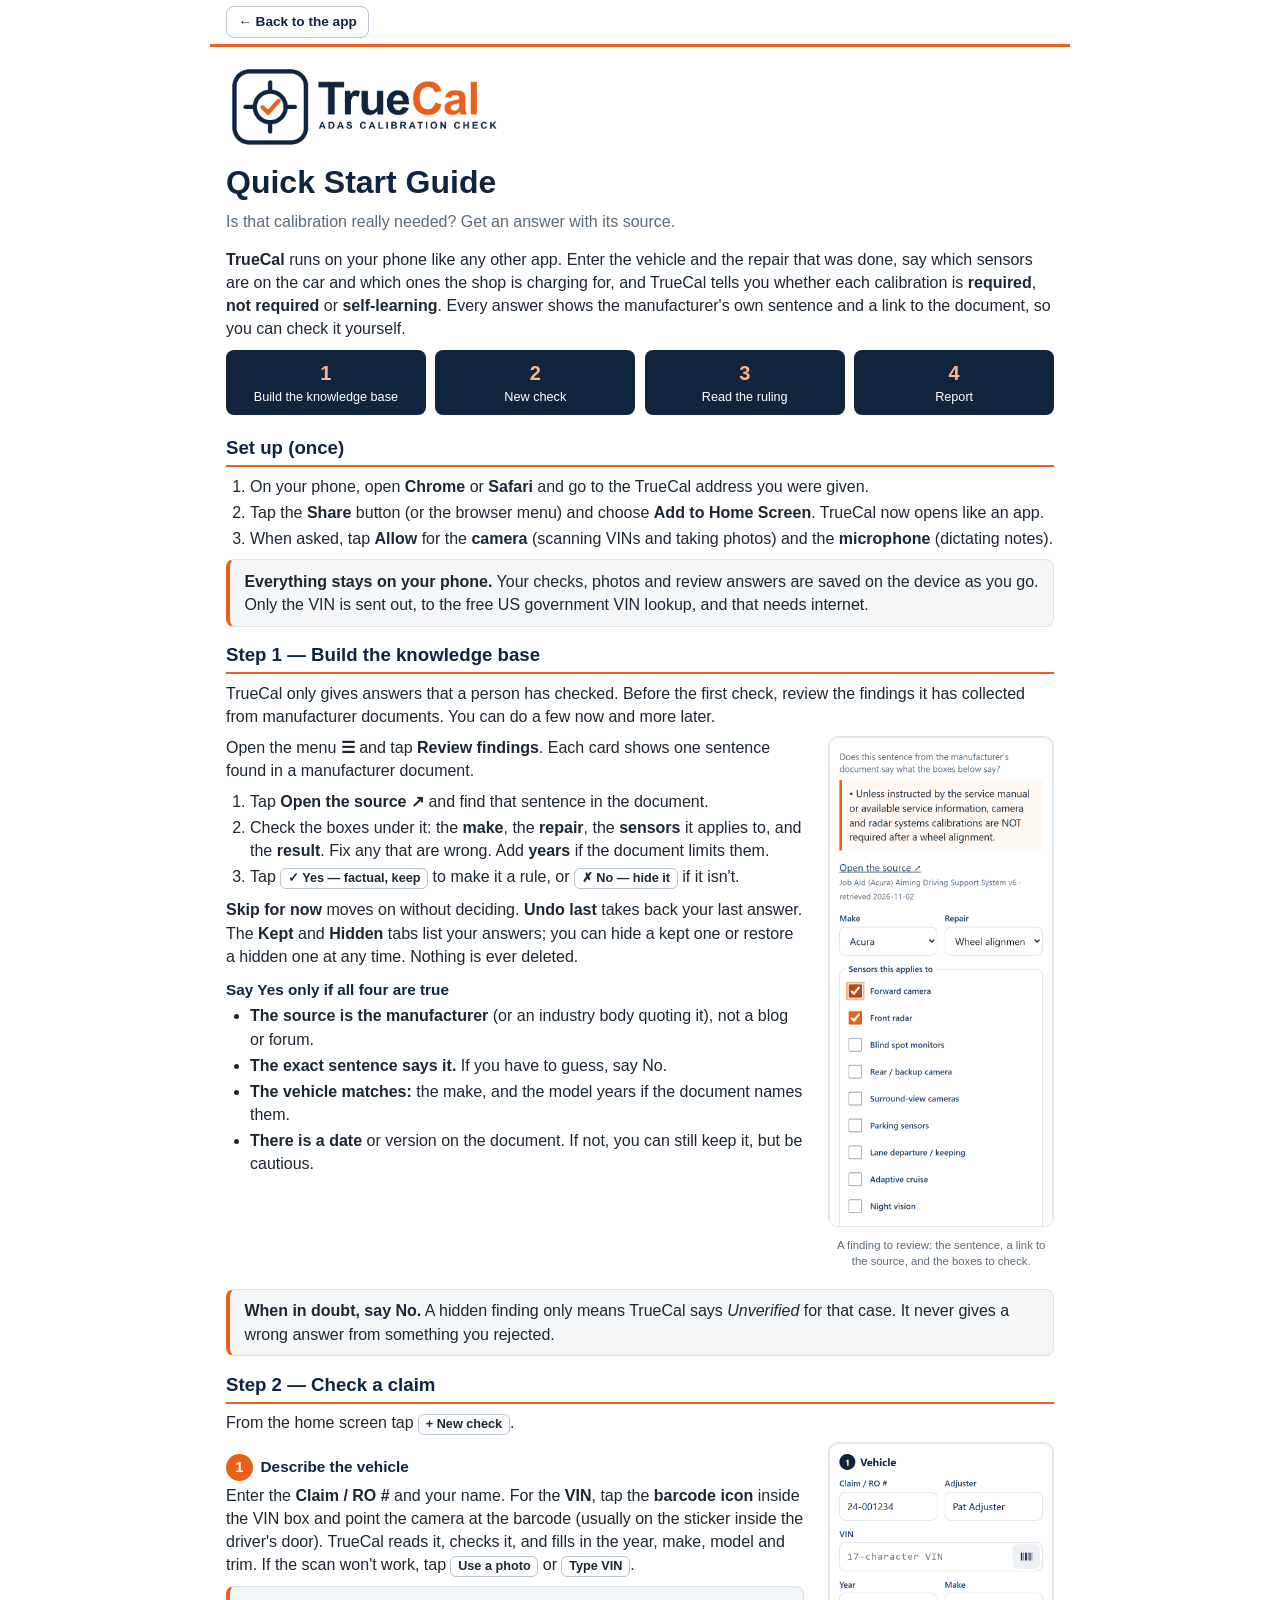
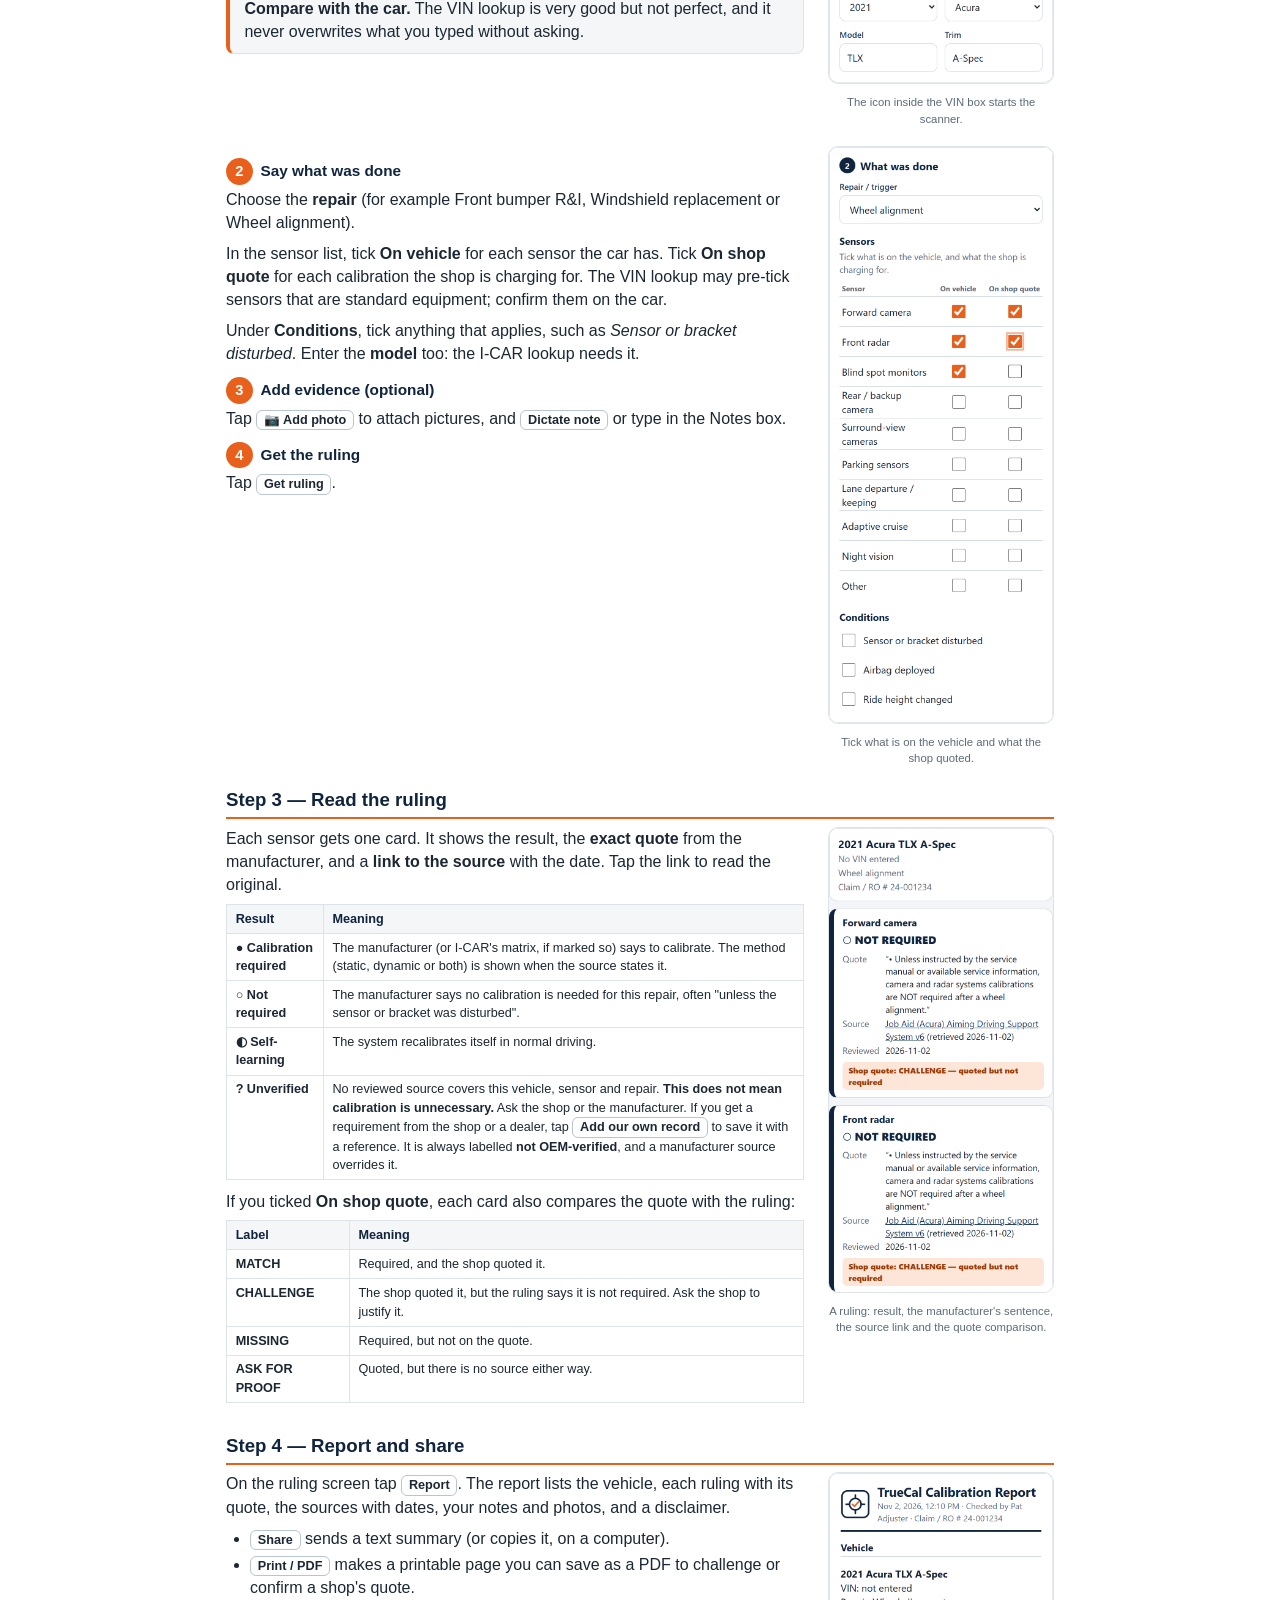
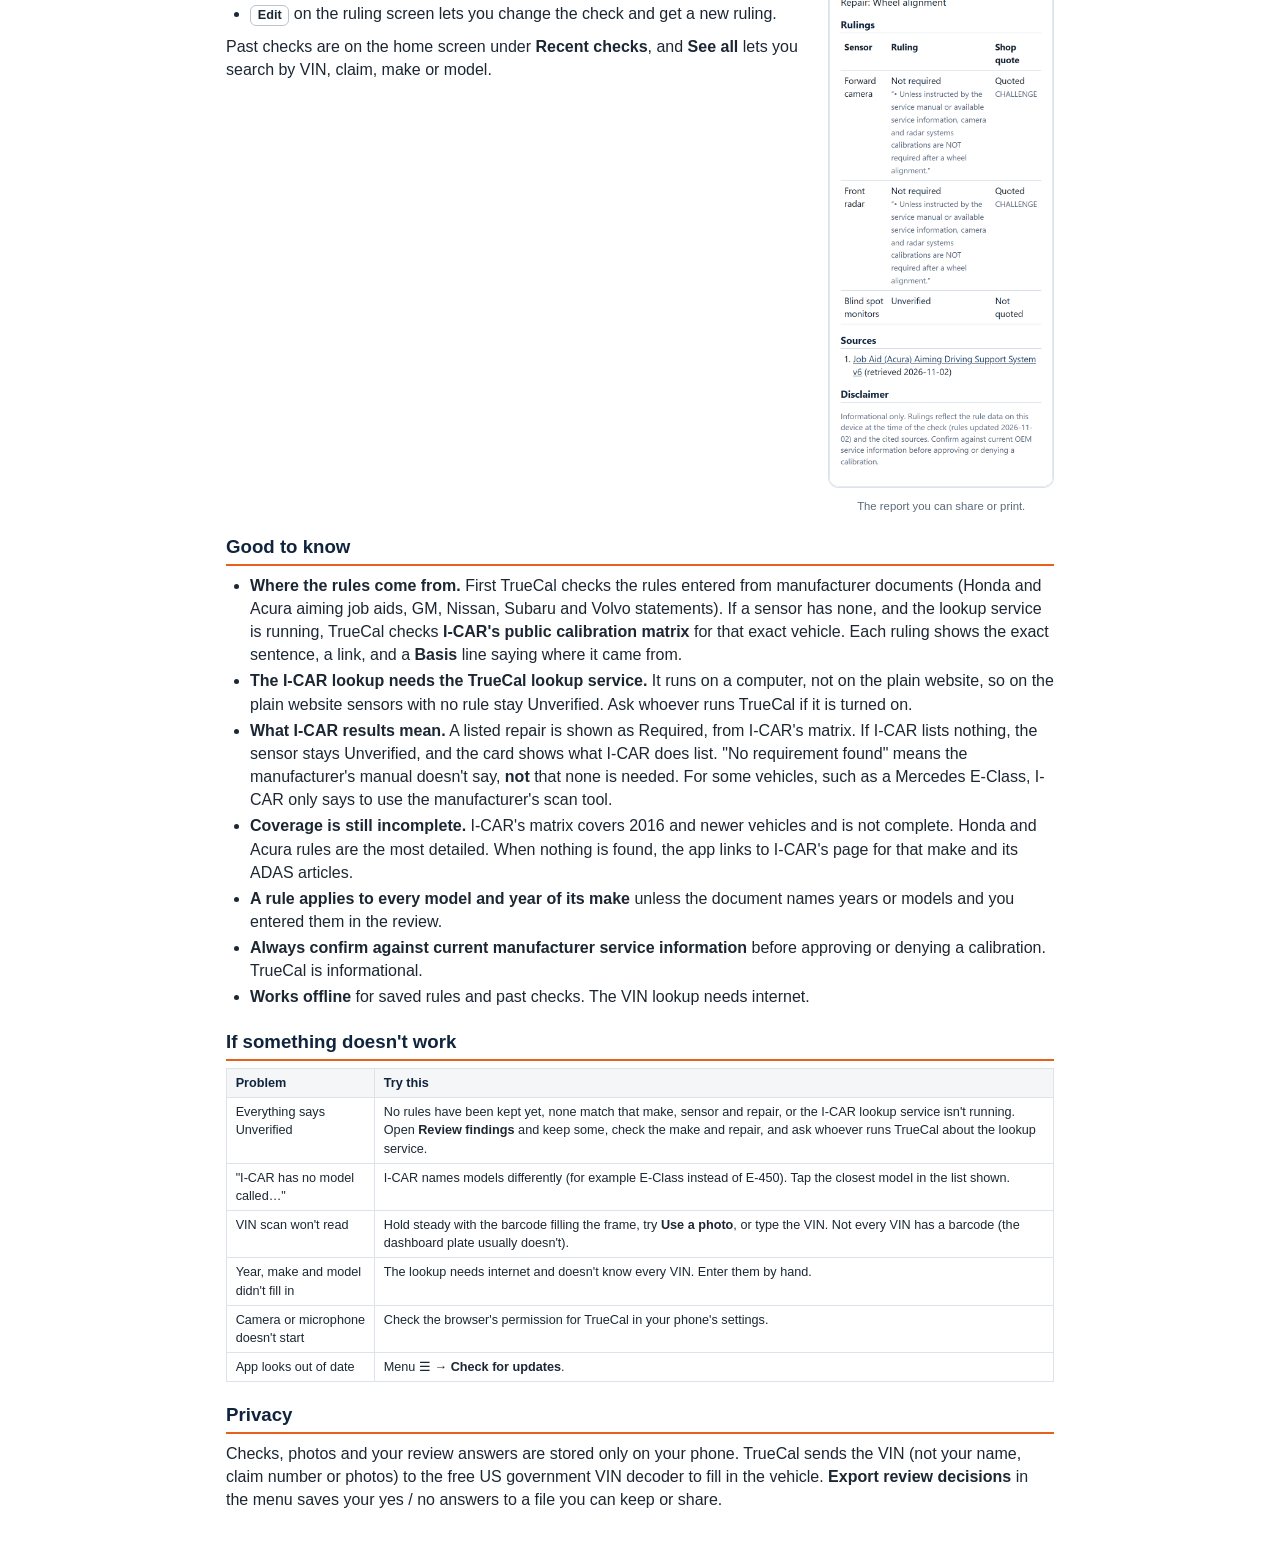
==== commit 0c75384a: "Revert "Remove the dormant outside-matrix lookup from the app and guide" This reverts commit 792ae59" ====
--- a/docs/user-guide.html
+++ b/docs/user-guide.html
@@ -132,7 +132,7 @@
     <h3><span class="num">2</span>Say what was done</h3>
     <p>Choose the <b>repair</b> (for example Front bumper R&amp;I, Windshield replacement or Wheel alignment).</p>
     <p>In the sensor list, tick <b>On vehicle</b> for each sensor the car has. Tick <b>On shop quote</b> for each calibration the shop is charging for. The VIN lookup may pre-tick sensors that are standard equipment; confirm them on the car.</p>
-    <p>Under <b>Conditions</b>, tick anything that applies, such as <i>Sensor or bracket disturbed</i>.</p>
+    <p>Under <b>Conditions</b>, tick anything that applies, such as <i>Sensor or bracket disturbed</i>. Enter the <b>model</b> too: the I-CAR lookup needs it.</p>
     <h3><span class="num">3</span>Add evidence (optional)</h3>
     <p>Tap <span class="btn">📷 Add photo</span> to attach pictures, and <span class="btn">Dictate note</span> or type in the Notes box.</p>
     <h3><span class="num">4</span>Get the ruling</h3>
@@ -151,7 +151,7 @@
     <p>Each sensor gets one card. It shows the result, the <b>exact quote</b> from the manufacturer, and a <b>link to the source</b> with the date. Tap the link to read the original.</p>
     <table>
       <tr><th>Result</th><th>Meaning</th></tr>
-      <tr><td><b>● Calibration required</b></td><td>The manufacturer says to calibrate. The method (static, dynamic or both) is shown when the source states it.</td></tr>
+      <tr><td><b>● Calibration required</b></td><td>The manufacturer (or I-CAR's matrix, if marked so) says to calibrate. The method (static, dynamic or both) is shown when the source states it.</td></tr>
       <tr><td><b>○ Not required</b></td><td>The manufacturer says no calibration is needed for this repair, often "unless the sensor or bracket was disturbed".</td></tr>
       <tr><td><b>◐ Self-learning</b></td><td>The system recalibrates itself in normal driving.</td></tr>
       <tr><td><b>? Unverified</b></td><td>No reviewed source covers this vehicle, sensor and repair. <b>This does not mean calibration is unnecessary.</b> Ask the shop or the manufacturer. If you get a requirement from the shop or a dealer, tap <span class="btn">Add our own record</span> to save it with a reference. It is always labelled <b>not OEM-verified</b>, and a manufacturer source overrides it.</td></tr>
@@ -190,8 +190,10 @@
 
 <h2 class="pagebreak">Good to know</h2>
 <ul>
-  <li><b>Where the rules come from.</b> TrueCal uses rules entered from manufacturer documents (Honda and Acura aiming job aids, GM, Nissan, Subaru and Volvo statements). Each ruling shows the exact sentence, a link, and a <b>Basis</b> line saying where it came from. If a sensor has no rule, it stays Unverified.</li>
-  <li><b>Coverage is still incomplete.</b> Honda and Acura rules are the most detailed. "No requirement found" means the manufacturer's manual doesn't say, <b>not</b> that none is needed.</li>
+  <li><b>Where the rules come from.</b> First TrueCal checks the rules entered from manufacturer documents (Honda and Acura aiming job aids, GM, Nissan, Subaru and Volvo statements). If a sensor has none, and the lookup service is running, TrueCal checks <b>I-CAR's public calibration matrix</b> for that exact vehicle. Each ruling shows the exact sentence, a link, and a <b>Basis</b> line saying where it came from.</li>
+  <li><b>The I-CAR lookup needs the TrueCal lookup service.</b> It runs on a computer, not on the plain website, so on the plain website sensors with no rule stay Unverified. Ask whoever runs TrueCal if it is turned on.</li>
+  <li><b>What I-CAR results mean.</b> A listed repair is shown as Required, from I-CAR's matrix. If I-CAR lists nothing, the sensor stays Unverified, and the card shows what I-CAR does list. "No requirement found" means the manufacturer's manual doesn't say, <b>not</b> that none is needed. For some vehicles, such as a Mercedes E-Class, I-CAR only says to use the manufacturer's scan tool.</li>
+  <li><b>Coverage is still incomplete.</b> I-CAR's matrix covers 2016 and newer vehicles and is not complete. Honda and Acura rules are the most detailed. When nothing is found, the app links to I-CAR's page for that make and its ADAS articles.</li>
   <li><b>A rule applies to every model and year of its make</b> unless the document names years or models and you entered them in the review.</li>
   <li><b>Always confirm against current manufacturer service information</b> before approving or denying a calibration. TrueCal is informational.</li>
   <li><b>Works offline</b> for saved rules and past checks. The VIN lookup needs internet.</li>
@@ -200,7 +202,9 @@
 <h2 style="margin-top:0.2in">If something doesn't work</h2>
 <table>
   <tr><th>Problem</th><th>Try this</th></tr>
-  <tr><td>Everything says Unverified</td><td>No rules have been kept yet, or none match that make, sensor and repair. Open <b>Review findings</b> and keep some, and check the make and repair.</td></tr>  <tr><td>VIN scan won't read</td><td>Hold steady with the barcode filling the frame, try <b>Use a photo</b>, or type the VIN. Not every VIN has a barcode (the dashboard plate usually doesn't).</td></tr>
+  <tr><td>Everything says Unverified</td><td>No rules have been kept yet, none match that make, sensor and repair, or the I-CAR lookup service isn't running. Open <b>Review findings</b> and keep some, check the make and repair, and ask whoever runs TrueCal about the lookup service.</td></tr>
+  <tr><td>"I-CAR has no model called…"</td><td>I-CAR names models differently (for example E-Class instead of E-450). Tap the closest model in the list shown.</td></tr>
+  <tr><td>VIN scan won't read</td><td>Hold steady with the barcode filling the frame, try <b>Use a photo</b>, or type the VIN. Not every VIN has a barcode (the dashboard plate usually doesn't).</td></tr>
   <tr><td>Year, make and model didn't fill in</td><td>The lookup needs internet and doesn't know every VIN. Enter them by hand.</td></tr>
   <tr><td>Camera or microphone doesn't start</td><td>Check the browser's permission for TrueCal in your phone's settings.</td></tr>
   <tr><td>App looks out of date</td><td>Menu ☰ → <b>Check for updates</b>.</td></tr>
